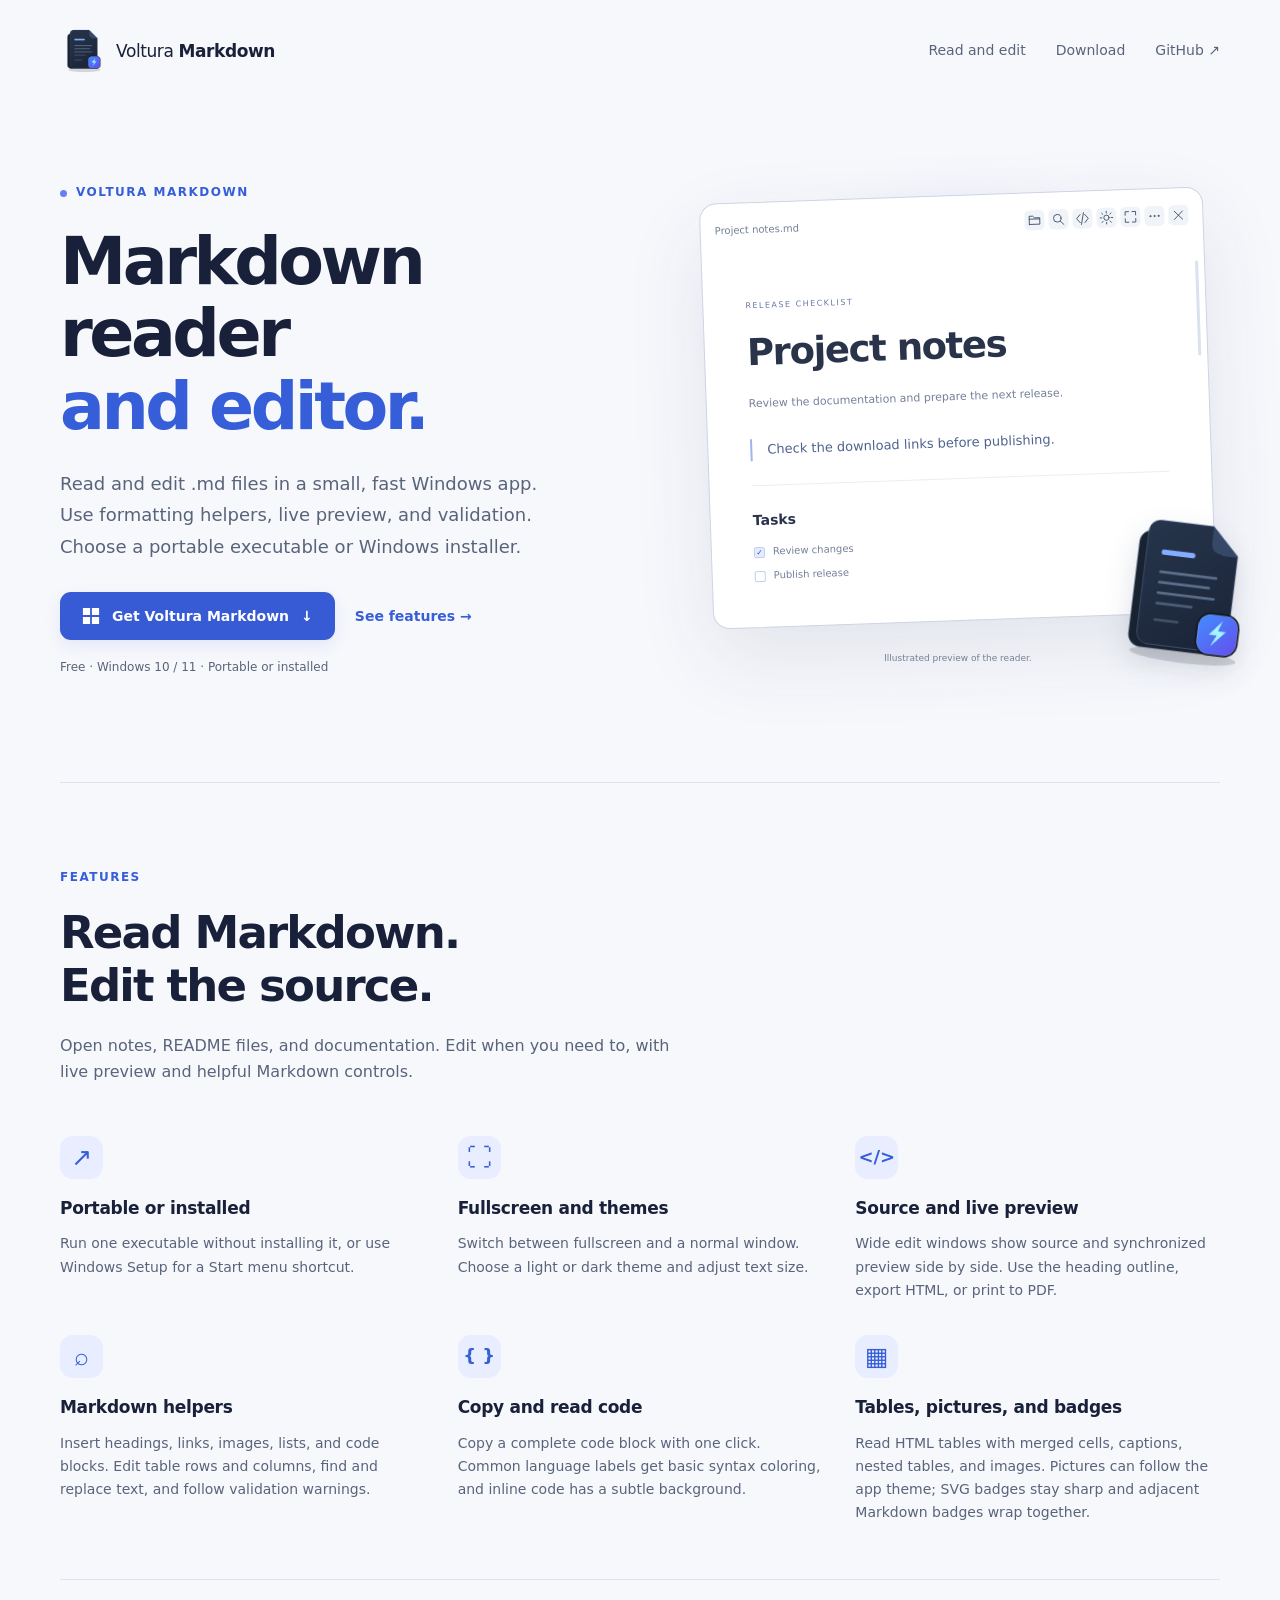
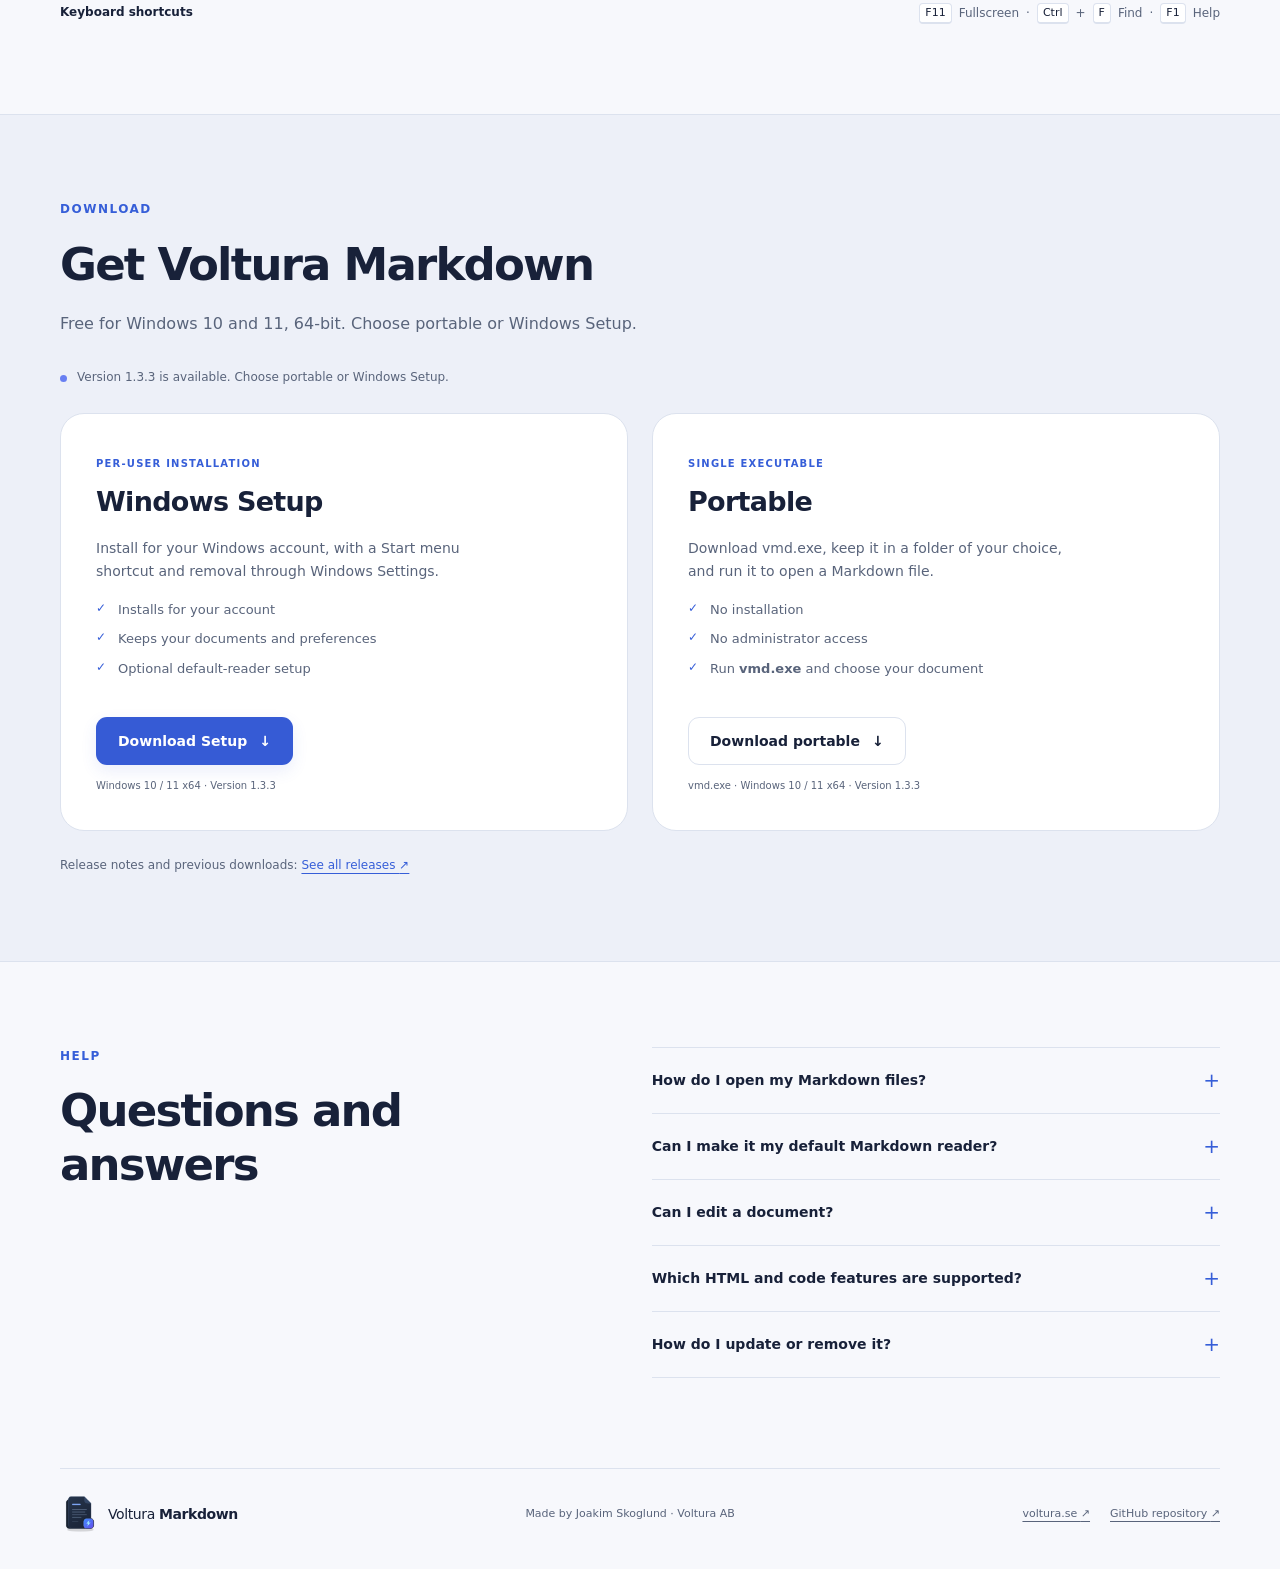
==== index.html @ 408804fb "Publish Voltura Markdown product site" ====
<!doctype html>
<html lang="en">
<head>
  <meta charset="utf-8">
  <meta name="viewport" content="width=device-width, initial-scale=1">
  <meta name="color-scheme" content="light dark">
  <meta name="theme-color" content="#10141c">
  <meta name="description" content="A fast Markdown reader for Windows 10 and 11 with optional source editing, insertion helpers, and validation. Portable executable or Windows installer.">
  <meta property="og:title" content="Voltura Markdown — Markdown reader and editor for Windows">
  <meta property="og:description" content="Read and edit Markdown on Windows with live preview, formatting helpers, validation, search, fullscreen, and light and dark themes.">
  <meta property="og:type" content="website">
  <meta property="og:site_name" content="Voltura Markdown">
  <meta property="og:url" content="https://markdown.voltura.se/">
  <meta property="og:image" content="https://markdown.voltura.se/assets/social-preview.png">
  <meta property="og:image:secure_url" content="https://markdown.voltura.se/assets/social-preview.png">
  <meta property="og:image:type" content="image/png">
  <meta property="og:image:width" content="1200">
  <meta property="og:image:height" content="630">
  <meta property="og:image:alt" content="Voltura Markdown — a fast Markdown reader and editor for Windows. Free, portable or installed.">
  <meta name="twitter:card" content="summary_large_image">
  <meta name="twitter:title" content="Voltura Markdown — Markdown reader and editor for Windows">
  <meta name="twitter:description" content="A fast Markdown reader and editor for Windows with live preview, formatting helpers, and validation. Portable or installed.">
  <meta name="twitter:image" content="https://markdown.voltura.se/assets/social-preview.png">
  <meta name="twitter:image:alt" content="Voltura Markdown — a fast Markdown reader and editor for Windows. Free, portable or installed.">
  <link rel="canonical" href="https://markdown.voltura.se/">
  <link rel="icon" href="assets/icon.png" type="image/png">
  <link rel="stylesheet" href="styles.css">
  <title>Voltura Markdown — Markdown reader and editor for Windows</title>
</head>
<body>
  <a class="skip" href="#main">Skip to content</a>
  <header class="wrap navigation">
    <a class="brand" href="./" aria-label="Voltura Markdown home"><img src="assets/icon.png" width="48" height="48" alt=""><span>Voltura <strong>Markdown</strong></span></a>
    <nav aria-label="Main navigation"><a href="#reading">Read and edit</a><a href="#download">Download</a><a href="https://github.com/voltura/voltura-markdown">GitHub <span aria-hidden="true">↗</span></a></nav>
  </header>
  <main id="main">
    <section class="wrap hero" aria-labelledby="hero-title">
      <div class="intro">
        <p class="eyebrow"><span class="status-dot" aria-hidden="true"></span> Voltura Markdown</p>
        <h1 id="hero-title">Markdown reader<br><span>and editor.</span></h1>
        <p class="lead">Read and edit .md files in a small, fast Windows app. Use formatting helpers, live preview, and validation. Choose a portable executable or Windows installer.</p>
        <div class="actions"><a class="button primary" href="#download"><svg width="18" height="18" viewBox="0 0 20 20" fill="currentColor" aria-hidden="true"><path d="M1 1h8v8H1zm10 0h8v8h-8zM1 11h8v8H1zm10 0h8v8h-8z"/></svg>Get Voltura Markdown <span aria-hidden="true">↓</span></a><a class="text-link" href="#reading">See features <span aria-hidden="true">→</span></a></div>
        <p class="fine">Free · Windows 10 / 11 · Portable or installed</p>
      </div>
      <figure class="hero-art">
        <div class="art-orbit" aria-hidden="true"></div>
        <div class="reading-window" aria-hidden="true">
          <div class="window-top">
            <span class="window-filename">Project notes.md</span>
            <span class="window-actions">
              <span><svg viewBox="0 0 24 24"><path d="M3 19V5h6l3 3h9v11H3Z M3 10h18"/></svg></span>
              <span><svg viewBox="0 0 24 24"><circle cx="10" cy="10" r="6.5"/><path d="m15 15 6 6"/></svg></span>
              <span><svg viewBox="0 0 24 24"><path d="m8 5-6 7 6 7m8-14 6 7-6 7M14 2l-4 20"/></svg></span>
              <span><svg viewBox="0 0 24 24"><circle cx="12" cy="12" r="4.5"/><path d="M12 1v3m0 16v3M1 12h3m16 0h3M4 4l2 2m12 12 2 2M4 20l2-2M18 6l2-2"/></svg></span>
              <span><svg viewBox="0 0 24 24"><path d="M9 3H3v6m12-6h6v6M3 15v6h6m6 0h6v-6"/></svg></span>
              <span><svg viewBox="0 0 24 24"><circle cx="5" cy="12" r="1"/><circle cx="12" cy="12" r="1"/><circle cx="19" cy="12" r="1"/></svg></span>
              <span><svg viewBox="0 0 24 24"><path d="m5 5 14 14M19 5 5 19"/></svg></span>
            </span>
          </div>
          <div class="paper">
            <span class="paper-eyebrow">Release checklist</span>
            <div class="sample-title">Project notes</div>
            <p>Review the documentation and prepare the next release.</p>
            <div class="sample-quote">Check the download links before publishing.</div>
            <div class="sample-rule"></div>
            <div class="sample-heading">Tasks</div>
            <div class="sample-task"><span class="tick">✓</span> Review changes</div>
            <div class="sample-task"><span class="tick empty"></span> Publish release</div>
          </div>
          <div class="sample-scrollbar"></div>
        </div>
        <img class="floating-icon" src="assets/icon.png" width="1024" height="1024" alt="Layered document with a cyan lightning bolt, the Voltura Markdown app icon" fetchpriority="high">
        <figcaption><span>Illustrated preview of the reader.</span></figcaption>
      </figure>
    </section>
    <section class="wrap reading-section" id="reading" aria-labelledby="reading-title">
      <div class="section-intro"><p class="eyebrow">Features</p><h2 id="reading-title">Read Markdown.<br>Edit the source.</h2><p>Open notes, README files, and documentation. Edit when you need to, with live preview and helpful Markdown controls.</p></div>
      <div class="features">
        <article><span class="feature-icon" aria-hidden="true">↗</span><h3>Portable or installed</h3><p>Run one executable without installing it, or use Windows Setup for a Start menu shortcut.</p></article>
        <article><span class="feature-icon" aria-hidden="true">⛶</span><h3>Fullscreen and themes</h3><p>Switch between fullscreen and a normal window. Choose a light or dark theme and adjust text size.</p></article>
        <article><span class="feature-icon code-icon" aria-hidden="true">&lt;/&gt;</span><h3>Source and live preview</h3><p>Wide edit windows show source and synchronized preview side by side. Use the heading outline, export HTML, or print to PDF.</p></article>
        <article><span class="feature-icon" aria-hidden="true">⌕</span><h3>Markdown helpers</h3><p>Insert headings, links, images, lists, and code blocks. Edit table rows and columns, find and replace text, and follow validation warnings.</p></article>
        <article><span class="feature-icon code-icon" aria-hidden="true">{ }</span><h3>Copy and read code</h3><p>Copy a complete code block with one click. Common language labels get basic syntax coloring, and inline code has a subtle background.</p></article>
        <article><span class="feature-icon" aria-hidden="true">▦</span><h3>Tables, pictures, and badges</h3><p>Read HTML tables with merged cells, captions, nested tables, and images. Pictures can follow the app theme; SVG badges stay sharp and adjacent Markdown badges wrap together.</p></article>
      </div>
      <div class="keyboard-note"><span>Keyboard shortcuts</span><p><kbd>F11</kbd> Fullscreen <span aria-hidden="true">·</span> <kbd>Ctrl</kbd> + <kbd>F</kbd> Find <span aria-hidden="true">·</span> <kbd>F1</kbd> Help</p></div>
    </section>
    <section class="download-section" id="download" aria-labelledby="download-title">
      <div class="wrap">
        <div class="section-intro"><p class="eyebrow">Download</p><h2 id="download-title">Get Voltura Markdown</h2><p>Free for Windows 10 and 11, 64-bit. Choose portable or Windows Setup.</p></div>
        <p class="release-note"><span class="status-dot" aria-hidden="true"></span> Version 1.3.3 is available. Choose portable or Windows Setup.</p>
        <div class="downloads">
          <article class="download-card"><div class="card-heading"><span class="card-tag">Per-user installation</span><h3>Windows Setup</h3></div><p>Install for your Windows account, with a Start menu shortcut and removal through Windows Settings.</p><ul><li>Installs for your account</li><li>Keeps your documents and preferences</li><li>Optional default-reader setup</li></ul><a class="button primary" href="https://github.com/voltura/voltura-markdown/releases/download/v1.3.3/VolturaMarkdown-Setup-1.3.3-win-x64.exe" aria-describedby="setup-availability">Download Setup <span aria-hidden="true">↓</span></a><p class="download-detail" id="setup-availability">Windows 10 / 11 x64 · Version 1.3.3</p></article>
          <article class="download-card"><div class="card-heading"><span class="card-tag">Single executable</span><h3>Portable</h3></div><p>Download vmd.exe, keep it in a folder of your choice, and run it to open a Markdown file.</p><ul><li>No installation</li><li>No administrator access</li><li>Run <strong>vmd.exe</strong> and choose your document</li></ul><a class="button secondary" href="https://github.com/voltura/voltura-markdown/releases/download/v1.3.3/vmd.exe" aria-describedby="portable-availability">Download portable <span aria-hidden="true">↓</span></a><p class="download-detail" id="portable-availability">vmd.exe · Windows 10 / 11 x64 · Version 1.3.3</p></article>
        </div>
        <p class="release-link">Release notes and previous downloads: <a href="https://github.com/voltura/voltura-markdown/releases">See all releases <span aria-hidden="true">↗</span></a></p>
      </div>
    </section>
    <section class="wrap questions" aria-labelledby="questions-title">
      <div class="section-intro"><p class="eyebrow">Help</p><h2 id="questions-title">Questions and answers</h2></div>
      <div class="question-list">
        <details>
          <summary>How do I open my Markdown files?</summary>
          <div class="faq-answer">
            <p>Choose whichever is easiest:</p>
            <ul>
              <li><strong>Open the app</strong> and choose a file.</li>
              <li><strong>Drag a .md file</strong> onto the reader window.</li>
              <li><strong>Using the portable copy?</strong> Drag a document onto <strong>vmd.exe</strong>.</li>
            </ul>
            <p>Opening the app without a document starts in a window. Opening a document starts fullscreen unless Start fullscreen is disabled. Press <kbd>F11</kbd> to switch modes.</p>
          </div>
        </details>
        <details>
          <summary>Can I make it my default Markdown reader?</summary>
          <div class="faq-answer">
            <p><strong>Yes. With Setup:</strong> select <strong>Choose as default Markdown reader</strong> on the final screen. The option starts unchecked.</p>
            <p><strong>From the reader:</strong></p>
            <ol>
              <li>Keep the app in its permanent location.</li>
              <li>Open the three-dot menu and choose <strong>Register for .md files</strong>.</li>
              <li>In Windows Default apps, choose <strong>Voltura Markdown</strong> for <strong>.md</strong>.</li>
            </ol>
            <p>Both options open Windows Default apps. You confirm the final choice there.</p>
          </div>
        </details>
        <details>
          <summary>Can I edit a document?</summary>
          <div class="faq-answer">
            <p>Choose <strong>Edit Markdown</strong> from the three-dot menu or press <kbd>Ctrl</kbd> + <kbd>E</kbd>. Insert headings, tables, links, images or placeholders, lists, and code blocks. Wide windows start with <strong>Live</strong> source and preview side by side. Smaller windows start with the source/preview toggle; enabling Live stacks the panes. Save with <kbd>Ctrl</kbd> + <kbd>S</kbd> and choose <strong>View mode</strong> to return to reading.</p>
            <p><kbd>Ctrl</kbd> + <kbd>N</kbd> creates a new draft. Find/Replace, table editing, clipboard images, and local crash-recovery snapshots help with longer edits. Files save only when you choose Save. <strong>Edit file with…</strong> still opens another app.</p>
          </div>
        </details>
        <details>
          <summary>Which HTML and code features are supported?</summary>
          <div class="faq-answer">
            <p>HTML tables support merged cells, captions, nested tables, images, and alignment hints. Images respect width and height; pictures can use light/dark sources. Small text, subscripts, superscripts, and keyboard keys retain their formatting. Colored links show their destination on hover.</p>
            <p>Code blocks have a copy icon and basic syntax coloring for PowerShell, JavaScript/TypeScript, C#, C/C++, Python, JSON/JSONC, SQL, and shell/Bash. Menus, dialogs, file/print pickers, and editor scrollbars follow the app theme.</p>
            <p>This is a native presentation subset: CSS and scripts are not executed. Exceptionally large rich table bands show readable child blocks instead of table geometry. See the <a href="https://github.com/voltura/voltura-markdown/blob/main/docs/COMPATIBILITY.md">supported formats and limits</a> for details.</p>
          </div>
        </details>
        <details>
          <summary>How do I update or remove it?</summary>
          <div class="faq-answer">
            <p><strong>Close the reader first.</strong></p>
            <ul>
              <li><strong>Update a portable copy:</strong> replace it with the new <strong>vmd.exe</strong>.</li>
              <li><strong>Update an installed copy:</strong> run the newer Setup.</li>
              <li><strong>Uninstall:</strong> remove Voltura Markdown through Windows Installed apps.</li>
            </ul>
            <p>Your documents and saved preferences are preserved.</p>
            <p>Optional <strong>Automatic updates</strong> in the three-dot menu downloads newer stable releases after signature and checksum verification and installs on close. It is off by default. Manual updates restore unchanged open documents and reading positions; modified drafts defer update restarts.</p>
          </div>
        </details>
      </div>
    </section>
  </main>
  <footer class="wrap footer"><a class="brand" href="./"><img src="assets/icon.png" width="40" height="40" alt=""><span>Voltura <strong>Markdown</strong></span></a><p>Made by Joakim Skoglund · Voltura AB</p><nav aria-label="Footer links"><a href="https://voltura.se/">voltura.se <span aria-hidden="true">↗</span></a><a href="https://github.com/voltura/voltura-markdown">GitHub repository <span aria-hidden="true">↗</span></a></nav></footer>
</body>
</html>
---- styles.css ----
:root {
  color-scheme: light dark;
  --background: #f7f8fc;
  --surface: #fff;
  --surface-soft: #edf0f8;
  --text: #182139;
  --muted: #59647b;
  --border: #dce2ee;
  --accent: #365ed8;
  --accent-soft: #e8edff;
  --shadow: 0 30px 80px #26375c1a;
  --radius: 24px;
  font-family: "Segoe UI Variable", "Segoe UI", system-ui, sans-serif;
  font-synthesis: none;
  scroll-behavior: smooth;
}
* { box-sizing: border-box; }
body { margin: 0; background: var(--background); color: var(--text); line-height: 1.65; }
a { color: var(--accent); text-decoration-thickness: 1px; text-underline-offset: 4px; }
a:hover { text-decoration-thickness: 2px; }
img { display: block; max-width: 100%; height: auto; }
button, a, summary { -webkit-tap-highlight-color: transparent; }
a:focus-visible, summary:focus-visible { outline: 3px solid var(--accent); outline-offset: 5px; border-radius: 5px; }
.wrap { width: min(1160px, calc(100% - 80px)); margin-inline: auto; }
.skip { position: absolute; left: 20px; top: -80px; z-index: 10; padding: 10px 18px; background: var(--surface); }
.skip:focus { top: 16px; }
.navigation { display: flex; justify-content: space-between; align-items: center; padding-block: 27px; gap: 28px; }
.brand { display: inline-flex; align-items: center; gap: 8px; color: var(--text); text-decoration: none; font-size: 17px; letter-spacing: -.4px; white-space: nowrap; }
.brand strong { font-weight: 650; }
.navigation nav { display: flex; align-items: center; gap: 30px; font-size: 14px; }
.navigation nav a { color: var(--muted); text-decoration: none; white-space: nowrap; }
.navigation nav a:hover, .footer a:hover { color: var(--accent); }
.hero { display: grid; grid-template-columns: 1.12fr 1fr; align-items: center; gap: 70px; min-height: 680px; padding-block: 65px 88px; }
.eyebrow { display: flex; align-items: center; gap: 9px; margin: 0 0 22px; color: var(--accent); font-size: 12px; font-weight: 700; letter-spacing: 1.5px; text-transform: uppercase; }
.status-dot { flex: 0 0 auto; display: inline-block; width: 7px; height: 7px; border-radius: 50%; background: #687ff2; }
h1, h2, h3, p { margin-top: 0; }
h1 { margin-bottom: 25px; font-size: clamp(48px, 5.2vw, 70px); font-weight: 650; letter-spacing: -3.5px; line-height: 1.09; }
h1 span { color: var(--accent); }
.lead { max-width: 490px; color: var(--muted); font-size: 18px; line-height: 1.75; margin-bottom: 30px; }
.actions { display: flex; align-items: center; flex-wrap: wrap; gap: 20px; }
.button { display: inline-flex; align-items: center; justify-content: center; gap: 12px; min-height: 48px; padding: 12px 21px; border: 1px solid transparent; border-radius: 11px; text-decoration: none; font-size: 14px; font-weight: 650; line-height: 1.45; transition: background-color .15s ease, border-color .15s ease; }
.button.primary { color: #fff; background: #365bd5; box-shadow: 0 6px 16px #365bd51a; }
.button.primary:hover { background: #284bc4; text-decoration: none; }
.button.secondary { color: var(--text); border-color: var(--border); background: var(--surface); }
.button.secondary:hover { border-color: var(--accent); background: var(--accent-soft); text-decoration: none; }
.text-link { font-size: 14px; font-weight: 600; text-decoration: none; white-space: nowrap; }
.fine { margin: 18px 0 0; color: var(--muted); font-size: 12px; }
.hero-art { position: relative; margin: 0; padding: 0 10px 0 0; }
.art-orbit { position: absolute; z-index: -1; width: 100%; height: 100%; left: 0; top: -9%; background: radial-gradient(ellipse at center, #90aaff24, #ba9df015 45%, transparent 70%); }
.reading-window { position: relative; overflow: hidden; border: 1px solid #ccd4e6; background: #fff; border-radius: 17px; box-shadow: var(--shadow); transform: rotate(-2deg); color: #29344b; }
.window-top { display: flex; gap: 12px; align-items: center; height: 54px; padding-inline: 14px; color: #727f96; font-size: 10px; }
.window-filename { flex: 1; min-width: 0; overflow: hidden; text-overflow: ellipsis; white-space: nowrap; text-align: left; }
.window-actions { display: flex; flex: none; gap: 4px; }
.window-actions > span { display: grid; place-items: center; width: 20px; height: 20px; border-radius: 5px; background: #f0f3f8; color: #394b62; }
.window-actions svg { width: 14px; height: 14px; fill: none; stroke: currentColor; stroke-width: 1.5; stroke-linecap: round; stroke-linejoin: round; }

.paper { padding: 33px 42px 42px; }
.paper-eyebrow { color: #6979a4; font-size: 8px; letter-spacing: 1.5px; text-transform: uppercase; }
.sample-title { font-size: clamp(26px, 3.1vw, 37px); line-height: 1.2; letter-spacing: -1.4px; font-weight: 650; margin: 15px 0 18px; }
.paper p { color: #748099; font-size: 11px; line-height: 1.9; }
.sample-quote { margin: 24px 0; padding-left: 15px; border-left: 2px solid #a0b4ef; color: #50638f; font-size: 13px; line-height: 1.7; }
.sample-rule { height: 1px; background: #e9edf5; margin-bottom: 23px; }
.sample-heading { font-size: 14px; font-weight: 650; margin-bottom: 12px; }
.sample-task { display: flex; align-items: center; gap: 8px; font-size: 10px; margin-top: 8px; color: #748099; }
.tick { display: inline-flex; align-items: center; justify-content: center; width: 11px; height: 11px; background: #e4edff; color: #365bd5; border: 1px solid #bfcfee; border-radius: 2px; font-size: 8px; }
.tick.empty { background: transparent; }
.sample-scrollbar { position: absolute; right: 6px; top: 73px; width: 3px; height: 95px; background: #dbe1ee; border-radius: 3px; }
.floating-icon { position: absolute; bottom: -7px; right: -48px; width: 159px; height: 159px; transform: rotate(7deg); filter: drop-shadow(0 12px 14px #11234c24); }
.hero-art figcaption { color: var(--muted); font-size: 10px; margin-top: 30px; text-align: center; }
.hero-art figcaption span { display: block; opacity: .8; font-size: 9px; }
.reading-section { padding-block: 85px 90px; border-top: 1px solid var(--border); }
.section-intro { max-width: 620px; }
h2 { font-size: clamp(32px, 3.7vw, 45px); line-height: 1.19; letter-spacing: -1.8px; font-weight: 650; margin-bottom: 20px; }
.section-intro .eyebrow { margin-bottom: 18px; }
.section-intro > p:last-child { color: var(--muted); font-size: 16px; margin-bottom: 0; }
.features { display: grid; grid-template-columns: repeat(3, 1fr); gap: 33px; margin-top: 50px; }
.feature-icon { display: inline-flex; width: 43px; height: 43px; align-items: center; justify-content: center; background: var(--accent-soft); color: var(--accent); font-size: 25px; border-radius: 13px; margin-bottom: 18px; }
.code-icon { font-size: 18px; font-weight: 600; }
h3 { font-size: 17px; line-height: 1.4; font-weight: 650; letter-spacing: -.3px; margin-bottom: 12px; }
.features p { margin-bottom: 0; color: var(--muted); font-size: 14px; }
.keyboard-note { display: flex; gap: 20px; flex-wrap: wrap; justify-content: space-between; margin-top: 55px; padding-top: 23px; border-top: 1px solid var(--border); font-size: 12px; color: var(--muted); }
.keyboard-note > span { color: var(--text); font-weight: 600; }
.keyboard-note p { margin: 0; display: flex; flex-wrap: wrap; align-items: center; gap: 7px; }
kbd { font-family: inherit; font-size: 11px; border: 1px solid var(--border); border-bottom-width: 2px; border-radius: 4px; padding: 0 5px; background: var(--surface); color: var(--text); }
.download-section { padding-block: 85px; background: var(--surface-soft); border-block: 1px solid var(--border); }
.release-note { display: flex; align-items: flex-start; gap: 10px; color: var(--muted); font-size: 12px; margin: 30px 0 25px; }
.release-note .status-dot { margin-top: 7px; }
.downloads { display: grid; grid-template-columns: 1fr 1fr; gap: 24px; }
.download-card { display: flex; align-items: flex-start; flex-direction: column; padding: 35px; border: 1px solid var(--border); background: var(--surface); border-radius: var(--radius); }
.card-tag { font-size: 10px; color: var(--accent); font-weight: 700; letter-spacing: 1.2px; text-transform: uppercase; }
.card-heading h3 { font-size: 27px; margin: 8px 0 16px; letter-spacing: -.7px; }
.download-card > p { font-size: 14px; color: var(--muted); margin-bottom: 16px; max-width: 390px; }
.download-card ul { list-style: none; padding: 0; margin: 0 0 30px; font-size: 13px; color: var(--muted); }
.download-card li { margin-bottom: 8px; padding-left: 22px; position: relative; }
.download-card li::before { content: "✓"; position: absolute; left: 0; color: var(--accent); font-size: 12px; }
.download-card .button { margin-top: auto; }
.download-card .download-detail { font-size: 10px; margin: 13px 0 0; }
.release-link { font-size: 12px; color: var(--muted); margin: 25px 0 0; }
.questions { padding-block: 85px 90px; display: grid; grid-template-columns: 1fr 1.1fr; gap: 75px; }
.question-list details { border-bottom: 1px solid var(--border); }
.question-list details:first-child { border-top: 1px solid var(--border); }
.question-list summary { cursor: pointer; font-size: 14px; font-weight: 600; padding: 21px 24px 21px 0; position: relative; list-style: none; }
.question-list summary::-webkit-details-marker { display: none; }
.question-list summary::after { content: "+"; position: absolute; right: 0; color: var(--accent); font-size: 20px; top: 16px; font-weight: 400; }
.question-list details[open] summary::after { content: "−"; }
.faq-answer {
  color: var(--muted);
  font-size: 13px;
  line-height: 1.75;
  max-width: 65ch;
  padding: 0 10px 24px 0;
}
.faq-answer p { margin: 0 0 14px; }
.faq-answer ul, .faq-answer ol { margin: 0 0 18px; padding-left: 24px; }
.faq-answer li { padding-left: 4px; }
.faq-answer li + li { margin-top: 10px; }
.faq-answer strong { color: var(--text); font-weight: 600; }
.faq-answer > :last-child { margin-bottom: 0; }
.footer { display: flex; align-items: center; flex-wrap: wrap; justify-content: space-between; gap: 20px; padding-block: 25px 35px; border-top: 1px solid var(--border); }
.footer nav { display: flex; gap: 20px; }
.footer .brand { font-size: 14px; }
.footer p, .footer nav a { color: var(--muted); font-size: 11px; margin: 0; }
@media (prefers-color-scheme: dark) {
  :root { --background: #10141c; --surface: #181e2a; --surface-soft: #131925; --text: #edf1fb; --muted: #a2aec4; --border: #2a3446; --accent: #9db4ff; --accent-soft: #242f49; --shadow: 0 30px 80px #0005; }
  .reading-window { background: #101319; border-color: #323e55; color: #eef2fb; }
  .window-top { border-color: #283247; color: #96a6c3; }
  .window-actions > span { background: #1c222d; color: #d2ddee; }
  .paper-eyebrow { color: #92a8db; }
  .paper p, .sample-task { color: #a2b0ca; }
  .sample-quote { color: #b1c4ef; border-color: #607fc4; }
  .sample-rule { background: #2d3850; }
  .tick { background: #2a3c61; color: #a8c4ff; border-color: #526e9b; }
  .sample-scrollbar { background: #45536d; }
}
@media (max-width: 1000px) {
  .wrap { width: calc(100% - 56px); }
  .hero { gap: 40px; min-height: 610px; padding-block: 50px 75px; }
  h1 { letter-spacing: -2.6px; }
  .lead { font-size: 16px; }
  .paper { padding: 28px; }
  .floating-icon { right: -20px; width: 125px; height: 125px; }
  .features { grid-template-columns: 1fr 1fr; gap: 30px 45px; }
  .questions { gap: 40px; }
}
@media (max-width: 720px) {
  .wrap { width: calc(100% - 40px); }
  .navigation { align-items: flex-start; gap: 15px; padding-block: 17px; }
  .brand { font-size: 14px; gap: 3px; }
  .navigation .brand img { width: 36px; }
  .navigation nav { font-size: 12px; gap: 15px; padding-top: 7px; }
  .navigation nav a:first-child { display: none; }
  .hero { grid-template-columns: 1fr; padding-block: 45px 60px; gap: 55px; }
  .intro { max-width: 530px; }
  h1 { font-size: clamp(44px, 9.5vw, 66px); }
  .hero-art { max-width: 420px; width: calc(100% - 30px); margin: 0 auto; }
  .paper { padding: 30px 38px; }
  .sample-title { font-size: 35px; }
  .floating-icon { right: -30px; width: 135px; height: 135px; }
  .reading-section, .questions { padding-block: 60px; }
  .download-section { padding-block: 60px; }
  h2 { font-size: 35px; }
  .downloads, .questions { grid-template-columns: 1fr; }
  .questions { gap: 30px; }
  .downloads { gap: 18px; }
  .download-card { padding: 28px; }
  .features { gap: 30px 23px; }
  .keyboard-note { gap: 12px; margin-top: 35px; }
  .footer { gap: 15px; }
  .footer p { order: 3; flex-basis: 100%; }
}
@media (max-width: 380px) {
  .window-actions > span { width: 16px; height: 18px; }
  .window-actions svg { width: 11px; height: 11px; }
  .window-actions { gap: 3px; }
  .navigation nav { gap: 12px; }
  .brand { font-size: 12px; }
  h1 { font-size: 42px; }
  .features { grid-template-columns: 1fr; }
  .actions { gap: 17px; }
  .paper { padding-inline: 26px; }
  .sample-title { font-size: 29px; }
}
@media (prefers-reduced-motion: reduce) {
  :root { scroll-behavior: auto; }
  *, *::before, *::after { transition: none !important; }
}
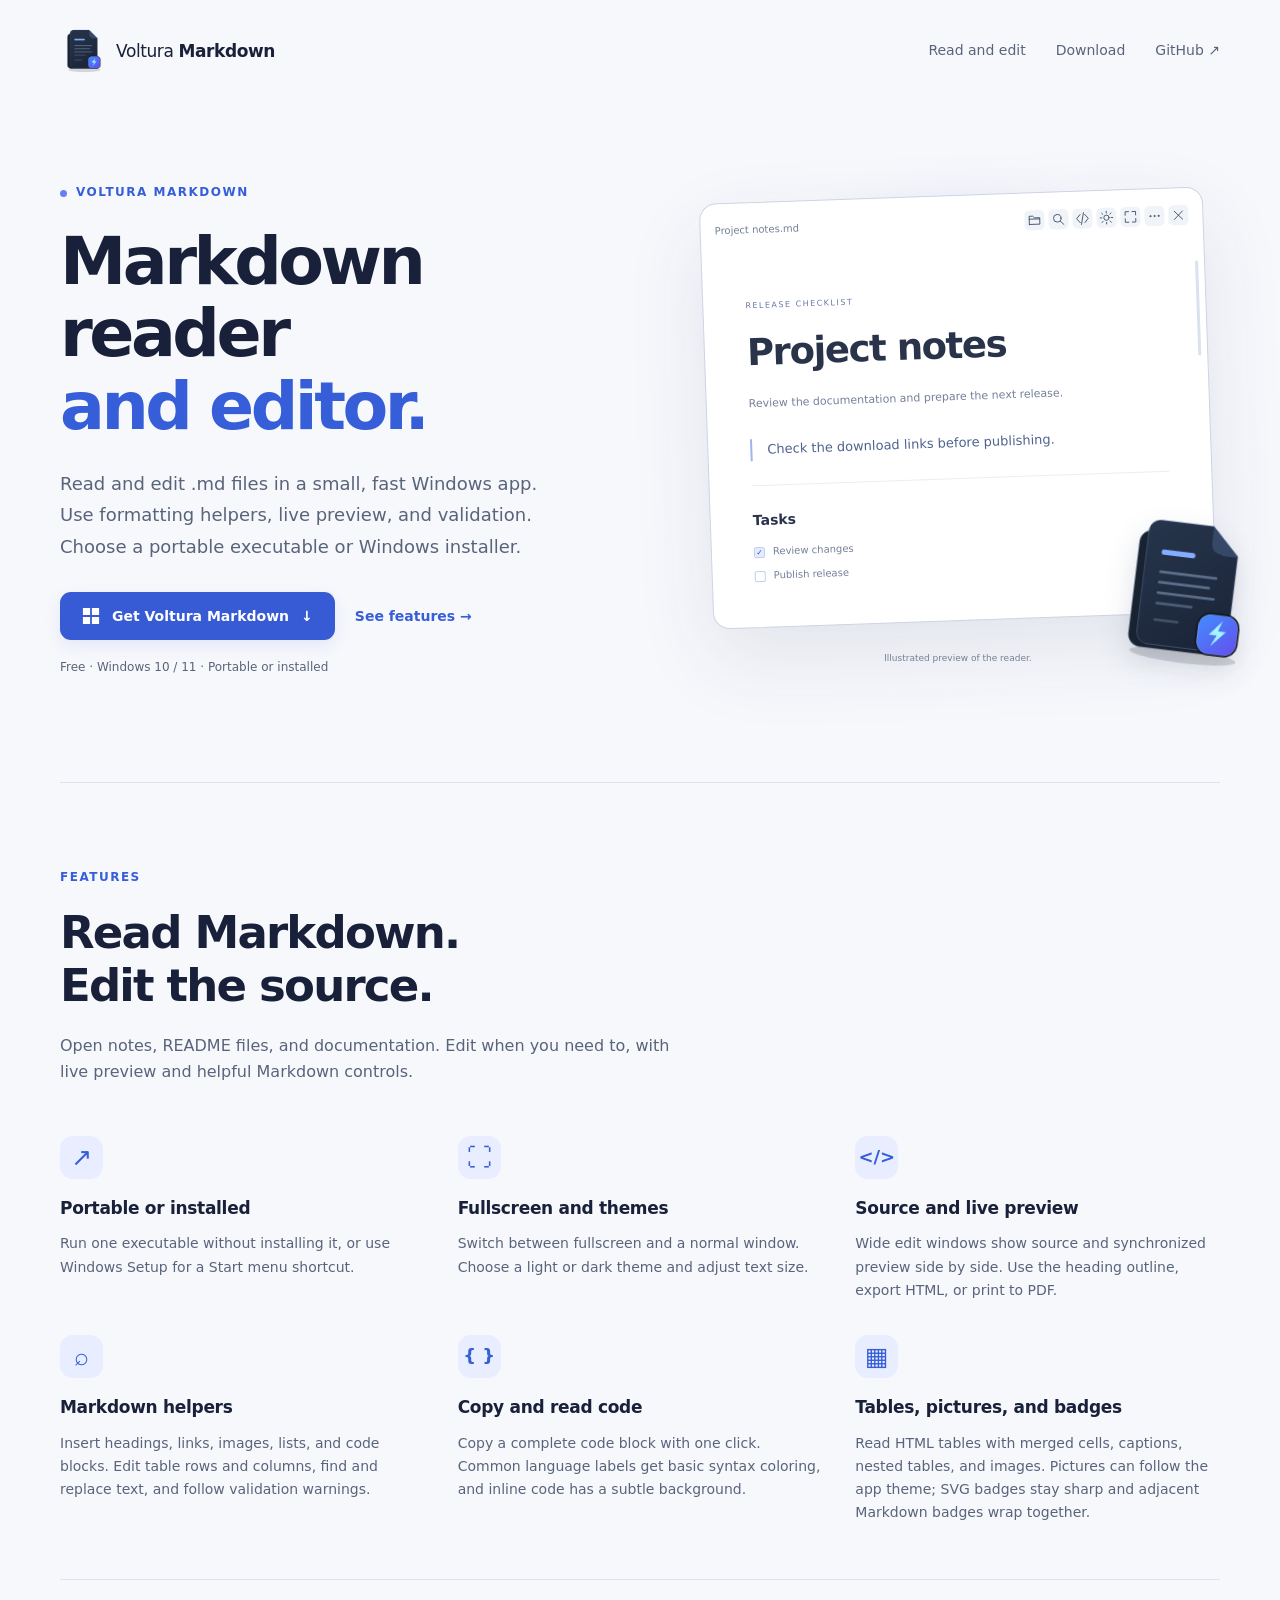
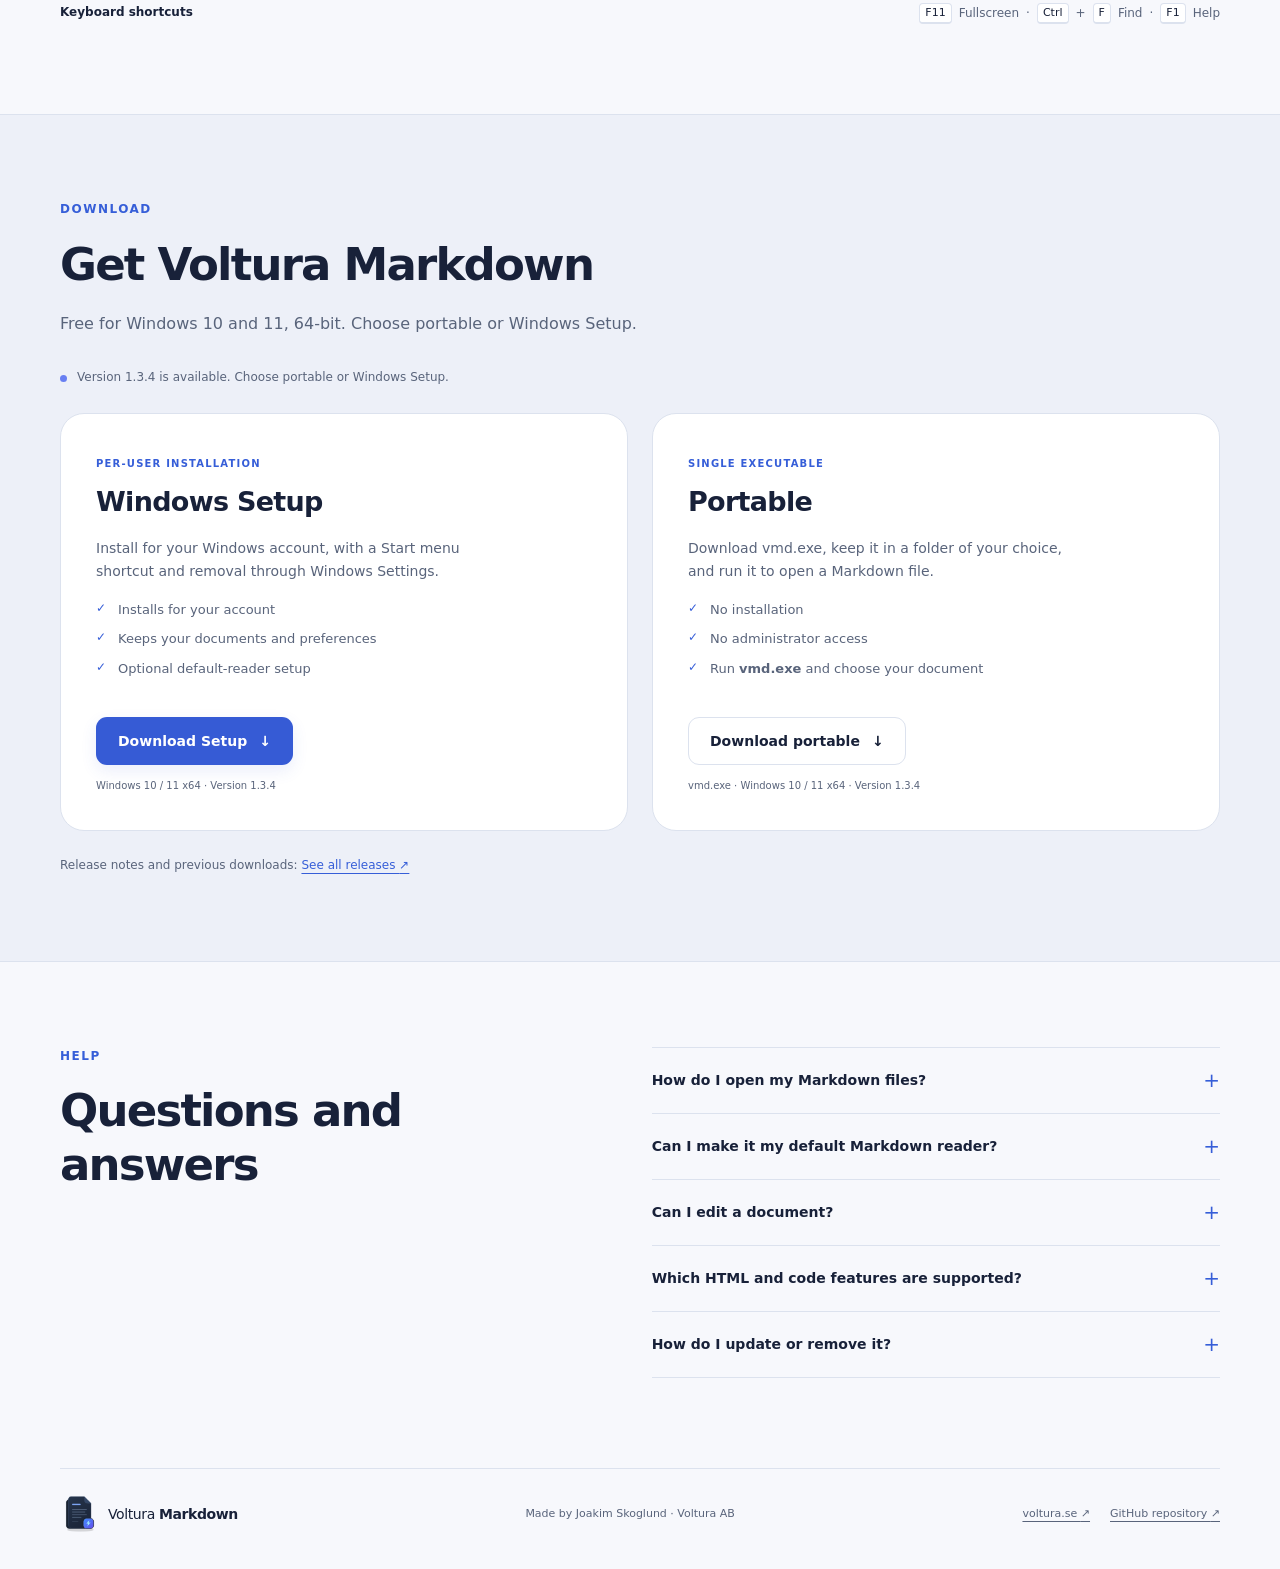
==== commit 3ef53199: "Publish Voltura Markdown product site" ====
--- a/index.html
+++ b/index.html
@@ -88,10 +88,10 @@
     <section class="download-section" id="download" aria-labelledby="download-title">
       <div class="wrap">
         <div class="section-intro"><p class="eyebrow">Download</p><h2 id="download-title">Get Voltura Markdown</h2><p>Free for Windows 10 and 11, 64-bit. Choose portable or Windows Setup.</p></div>
-        <p class="release-note"><span class="status-dot" aria-hidden="true"></span> Version 1.3.3 is available. Choose portable or Windows Setup.</p>
+        <p class="release-note"><span class="status-dot" aria-hidden="true"></span> Version 1.3.4 is available. Choose portable or Windows Setup.</p>
         <div class="downloads">
-          <article class="download-card"><div class="card-heading"><span class="card-tag">Per-user installation</span><h3>Windows Setup</h3></div><p>Install for your Windows account, with a Start menu shortcut and removal through Windows Settings.</p><ul><li>Installs for your account</li><li>Keeps your documents and preferences</li><li>Optional default-reader setup</li></ul><a class="button primary" href="https://github.com/voltura/voltura-markdown/releases/download/v1.3.3/VolturaMarkdown-Setup-1.3.3-win-x64.exe" aria-describedby="setup-availability">Download Setup <span aria-hidden="true">↓</span></a><p class="download-detail" id="setup-availability">Windows 10 / 11 x64 · Version 1.3.3</p></article>
-          <article class="download-card"><div class="card-heading"><span class="card-tag">Single executable</span><h3>Portable</h3></div><p>Download vmd.exe, keep it in a folder of your choice, and run it to open a Markdown file.</p><ul><li>No installation</li><li>No administrator access</li><li>Run <strong>vmd.exe</strong> and choose your document</li></ul><a class="button secondary" href="https://github.com/voltura/voltura-markdown/releases/download/v1.3.3/vmd.exe" aria-describedby="portable-availability">Download portable <span aria-hidden="true">↓</span></a><p class="download-detail" id="portable-availability">vmd.exe · Windows 10 / 11 x64 · Version 1.3.3</p></article>
+          <article class="download-card"><div class="card-heading"><span class="card-tag">Per-user installation</span><h3>Windows Setup</h3></div><p>Install for your Windows account, with a Start menu shortcut and removal through Windows Settings.</p><ul><li>Installs for your account</li><li>Keeps your documents and preferences</li><li>Optional default-reader setup</li></ul><a class="button primary" href="https://github.com/voltura/voltura-markdown/releases/download/v1.3.4/VolturaMarkdown-Setup-1.3.4-win-x64.exe" aria-describedby="setup-availability">Download Setup <span aria-hidden="true">↓</span></a><p class="download-detail" id="setup-availability">Windows 10 / 11 x64 · Version 1.3.4</p></article>
+          <article class="download-card"><div class="card-heading"><span class="card-tag">Single executable</span><h3>Portable</h3></div><p>Download vmd.exe, keep it in a folder of your choice, and run it to open a Markdown file.</p><ul><li>No installation</li><li>No administrator access</li><li>Run <strong>vmd.exe</strong> and choose your document</li></ul><a class="button secondary" href="https://github.com/voltura/voltura-markdown/releases/download/v1.3.4/vmd.exe" aria-describedby="portable-availability">Download portable <span aria-hidden="true">↓</span></a><p class="download-detail" id="portable-availability">vmd.exe · Windows 10 / 11 x64 · Version 1.3.4</p></article>
         </div>
         <p class="release-link">Release notes and previous downloads: <a href="https://github.com/voltura/voltura-markdown/releases">See all releases <span aria-hidden="true">↗</span></a></p>
       </div>
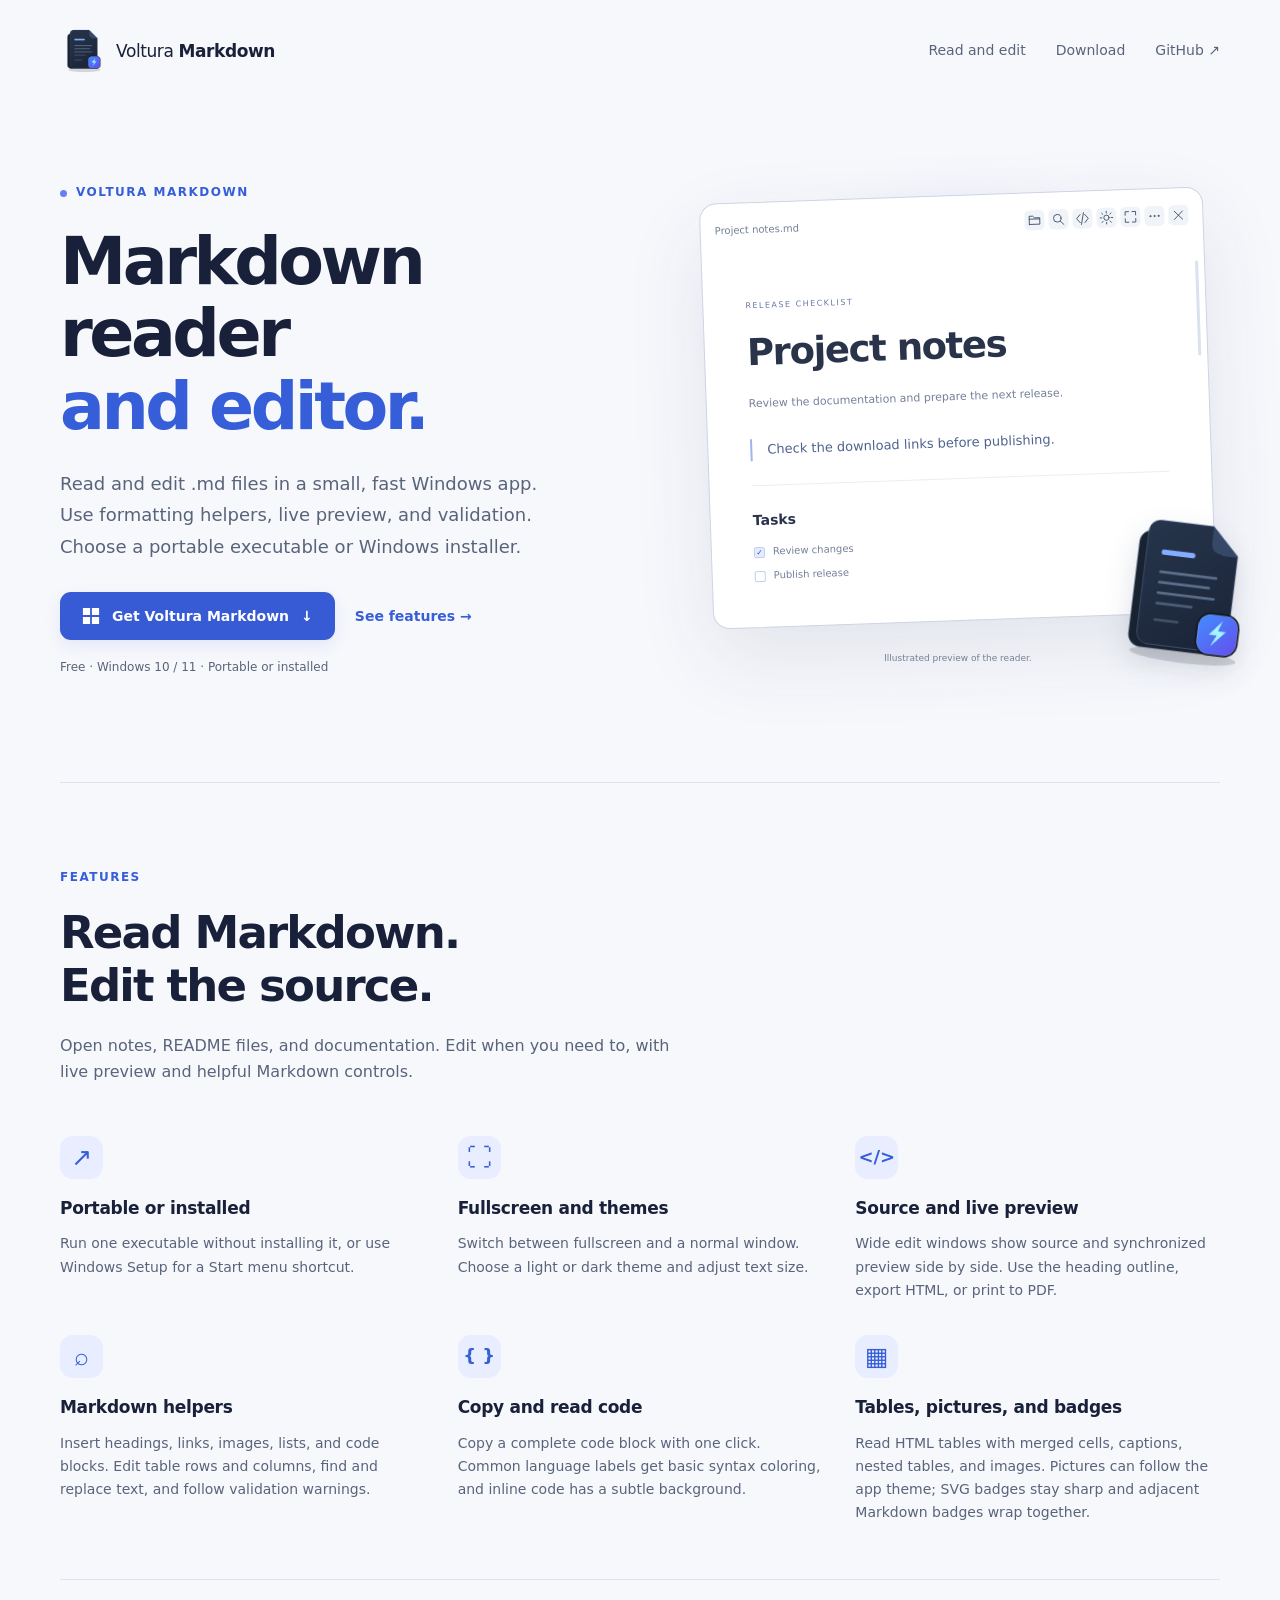
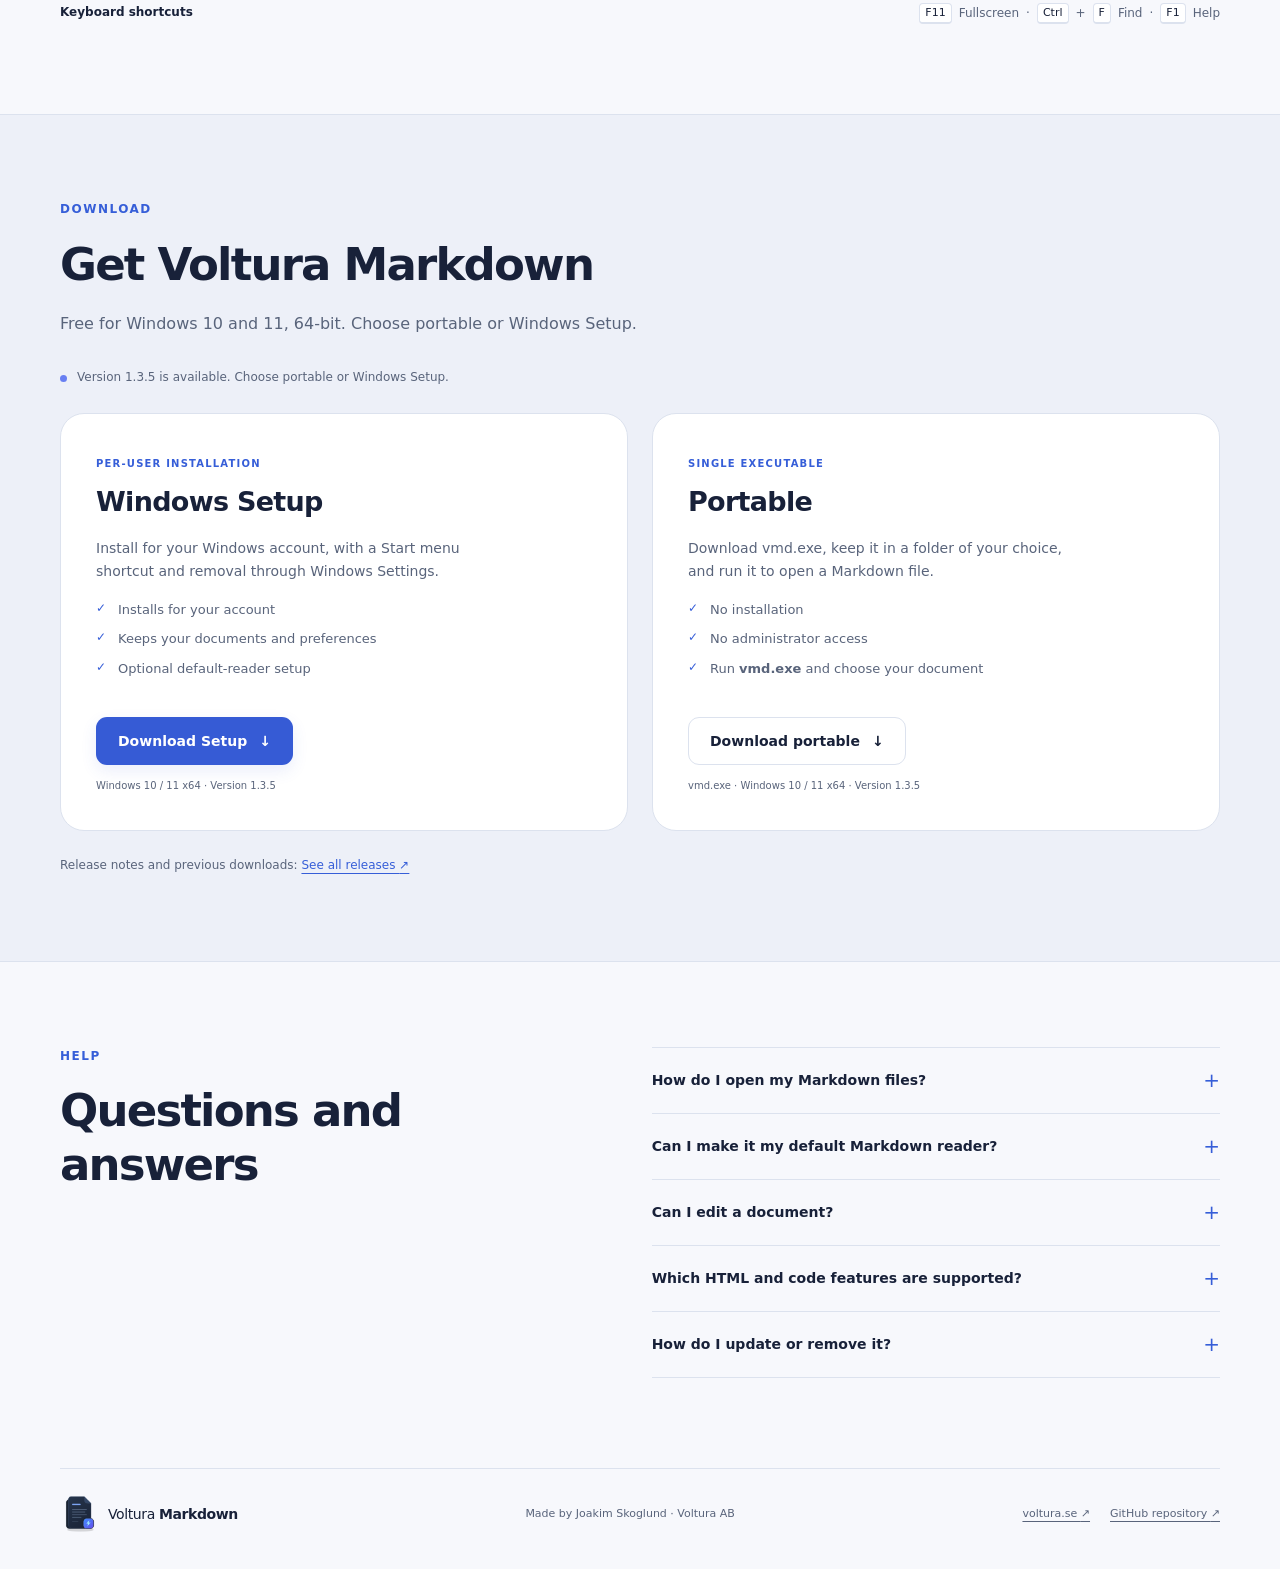
==== commit ea8bf77d: "Publish Voltura Markdown product site" ====
--- a/index.html
+++ b/index.html
@@ -88,10 +88,10 @@
     <section class="download-section" id="download" aria-labelledby="download-title">
       <div class="wrap">
         <div class="section-intro"><p class="eyebrow">Download</p><h2 id="download-title">Get Voltura Markdown</h2><p>Free for Windows 10 and 11, 64-bit. Choose portable or Windows Setup.</p></div>
-        <p class="release-note"><span class="status-dot" aria-hidden="true"></span> Version 1.3.4 is available. Choose portable or Windows Setup.</p>
+        <p class="release-note"><span class="status-dot" aria-hidden="true"></span> Version 1.3.5 is available. Choose portable or Windows Setup.</p>
         <div class="downloads">
-          <article class="download-card"><div class="card-heading"><span class="card-tag">Per-user installation</span><h3>Windows Setup</h3></div><p>Install for your Windows account, with a Start menu shortcut and removal through Windows Settings.</p><ul><li>Installs for your account</li><li>Keeps your documents and preferences</li><li>Optional default-reader setup</li></ul><a class="button primary" href="https://github.com/voltura/voltura-markdown/releases/download/v1.3.4/VolturaMarkdown-Setup-1.3.4-win-x64.exe" aria-describedby="setup-availability">Download Setup <span aria-hidden="true">↓</span></a><p class="download-detail" id="setup-availability">Windows 10 / 11 x64 · Version 1.3.4</p></article>
-          <article class="download-card"><div class="card-heading"><span class="card-tag">Single executable</span><h3>Portable</h3></div><p>Download vmd.exe, keep it in a folder of your choice, and run it to open a Markdown file.</p><ul><li>No installation</li><li>No administrator access</li><li>Run <strong>vmd.exe</strong> and choose your document</li></ul><a class="button secondary" href="https://github.com/voltura/voltura-markdown/releases/download/v1.3.4/vmd.exe" aria-describedby="portable-availability">Download portable <span aria-hidden="true">↓</span></a><p class="download-detail" id="portable-availability">vmd.exe · Windows 10 / 11 x64 · Version 1.3.4</p></article>
+          <article class="download-card"><div class="card-heading"><span class="card-tag">Per-user installation</span><h3>Windows Setup</h3></div><p>Install for your Windows account, with a Start menu shortcut and removal through Windows Settings.</p><ul><li>Installs for your account</li><li>Keeps your documents and preferences</li><li>Optional default-reader setup</li></ul><a class="button primary" href="https://github.com/voltura/voltura-markdown/releases/download/v1.3.5/VolturaMarkdown-Setup-1.3.5-win-x64.exe" aria-describedby="setup-availability">Download Setup <span aria-hidden="true">↓</span></a><p class="download-detail" id="setup-availability">Windows 10 / 11 x64 · Version 1.3.5</p></article>
+          <article class="download-card"><div class="card-heading"><span class="card-tag">Single executable</span><h3>Portable</h3></div><p>Download vmd.exe, keep it in a folder of your choice, and run it to open a Markdown file.</p><ul><li>No installation</li><li>No administrator access</li><li>Run <strong>vmd.exe</strong> and choose your document</li></ul><a class="button secondary" href="https://github.com/voltura/voltura-markdown/releases/download/v1.3.5/vmd.exe" aria-describedby="portable-availability">Download portable <span aria-hidden="true">↓</span></a><p class="download-detail" id="portable-availability">vmd.exe · Windows 10 / 11 x64 · Version 1.3.5</p></article>
         </div>
         <p class="release-link">Release notes and previous downloads: <a href="https://github.com/voltura/voltura-markdown/releases">See all releases <span aria-hidden="true">↗</span></a></p>
       </div>
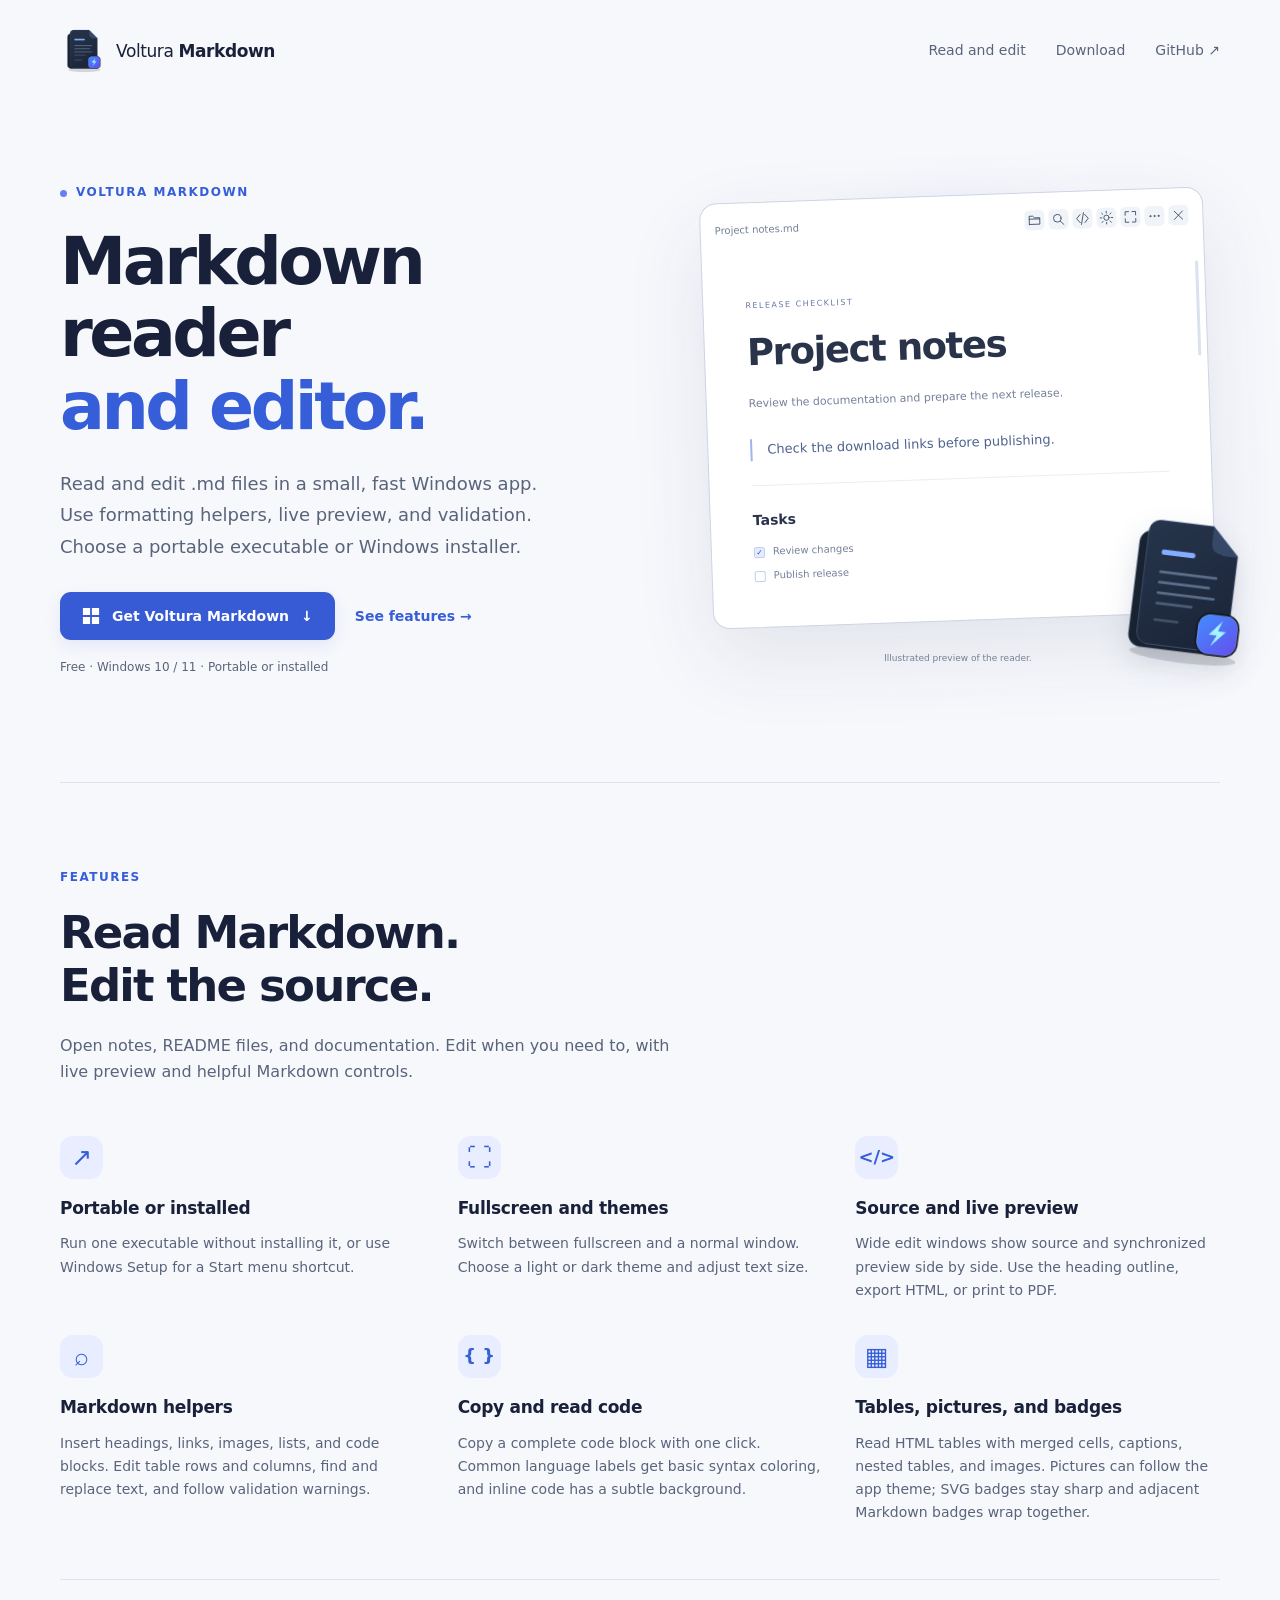
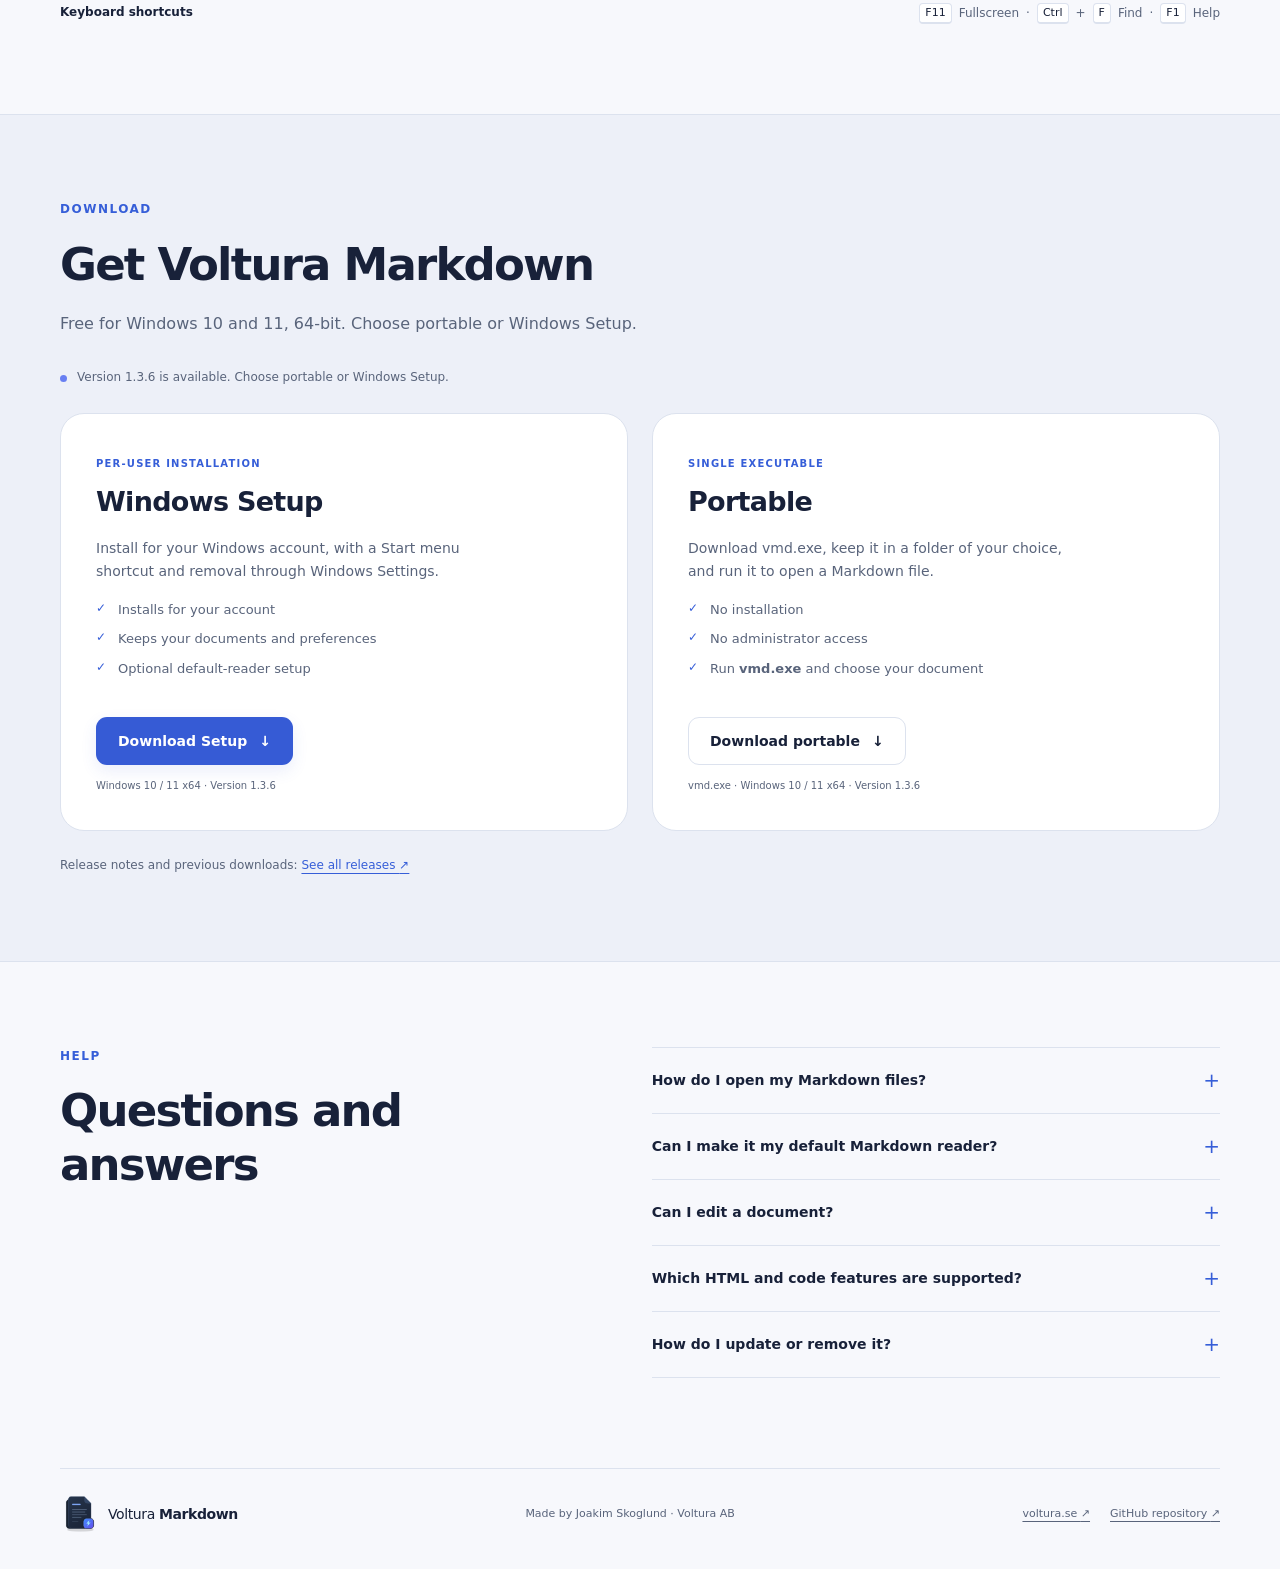
==== commit bad1c080: "Publish Voltura Markdown product site" ====
--- a/index.html
+++ b/index.html
@@ -1,160 +1,160 @@
-<!doctype html>
-<html lang="en">
-<head>
-  <meta charset="utf-8">
-  <meta name="viewport" content="width=device-width, initial-scale=1">
-  <meta name="color-scheme" content="light dark">
-  <meta name="theme-color" content="#10141c">
-  <meta name="description" content="A fast Markdown reader for Windows 10 and 11 with optional source editing, insertion helpers, and validation. Portable executable or Windows installer.">
-  <meta property="og:title" content="Voltura Markdown — Markdown reader and editor for Windows">
-  <meta property="og:description" content="Read and edit Markdown on Windows with live preview, formatting helpers, validation, search, fullscreen, and light and dark themes.">
-  <meta property="og:type" content="website">
-  <meta property="og:site_name" content="Voltura Markdown">
-  <meta property="og:url" content="https://markdown.voltura.se/">
-  <meta property="og:image" content="https://markdown.voltura.se/assets/social-preview.png">
-  <meta property="og:image:secure_url" content="https://markdown.voltura.se/assets/social-preview.png">
-  <meta property="og:image:type" content="image/png">
-  <meta property="og:image:width" content="1200">
-  <meta property="og:image:height" content="630">
-  <meta property="og:image:alt" content="Voltura Markdown — a fast Markdown reader and editor for Windows. Free, portable or installed.">
-  <meta name="twitter:card" content="summary_large_image">
-  <meta name="twitter:title" content="Voltura Markdown — Markdown reader and editor for Windows">
-  <meta name="twitter:description" content="A fast Markdown reader and editor for Windows with live preview, formatting helpers, and validation. Portable or installed.">
-  <meta name="twitter:image" content="https://markdown.voltura.se/assets/social-preview.png">
-  <meta name="twitter:image:alt" content="Voltura Markdown — a fast Markdown reader and editor for Windows. Free, portable or installed.">
-  <link rel="canonical" href="https://markdown.voltura.se/">
-  <link rel="icon" href="assets/icon.png" type="image/png">
-  <link rel="stylesheet" href="styles.css">
-  <title>Voltura Markdown — Markdown reader and editor for Windows</title>
-</head>
-<body>
-  <a class="skip" href="#main">Skip to content</a>
-  <header class="wrap navigation">
-    <a class="brand" href="./" aria-label="Voltura Markdown home"><img src="assets/icon.png" width="48" height="48" alt=""><span>Voltura <strong>Markdown</strong></span></a>
-    <nav aria-label="Main navigation"><a href="#reading">Read and edit</a><a href="#download">Download</a><a href="https://github.com/voltura/voltura-markdown">GitHub <span aria-hidden="true">↗</span></a></nav>
-  </header>
-  <main id="main">
-    <section class="wrap hero" aria-labelledby="hero-title">
-      <div class="intro">
-        <p class="eyebrow"><span class="status-dot" aria-hidden="true"></span> Voltura Markdown</p>
-        <h1 id="hero-title">Markdown reader<br><span>and editor.</span></h1>
-        <p class="lead">Read and edit .md files in a small, fast Windows app. Use formatting helpers, live preview, and validation. Choose a portable executable or Windows installer.</p>
-        <div class="actions"><a class="button primary" href="#download"><svg width="18" height="18" viewBox="0 0 20 20" fill="currentColor" aria-hidden="true"><path d="M1 1h8v8H1zm10 0h8v8h-8zM1 11h8v8H1zm10 0h8v8h-8z"/></svg>Get Voltura Markdown <span aria-hidden="true">↓</span></a><a class="text-link" href="#reading">See features <span aria-hidden="true">→</span></a></div>
-        <p class="fine">Free · Windows 10 / 11 · Portable or installed</p>
-      </div>
-      <figure class="hero-art">
-        <div class="art-orbit" aria-hidden="true"></div>
-        <div class="reading-window" aria-hidden="true">
-          <div class="window-top">
-            <span class="window-filename">Project notes.md</span>
-            <span class="window-actions">
-              <span><svg viewBox="0 0 24 24"><path d="M3 19V5h6l3 3h9v11H3Z M3 10h18"/></svg></span>
-              <span><svg viewBox="0 0 24 24"><circle cx="10" cy="10" r="6.5"/><path d="m15 15 6 6"/></svg></span>
-              <span><svg viewBox="0 0 24 24"><path d="m8 5-6 7 6 7m8-14 6 7-6 7M14 2l-4 20"/></svg></span>
-              <span><svg viewBox="0 0 24 24"><circle cx="12" cy="12" r="4.5"/><path d="M12 1v3m0 16v3M1 12h3m16 0h3M4 4l2 2m12 12 2 2M4 20l2-2M18 6l2-2"/></svg></span>
-              <span><svg viewBox="0 0 24 24"><path d="M9 3H3v6m12-6h6v6M3 15v6h6m6 0h6v-6"/></svg></span>
-              <span><svg viewBox="0 0 24 24"><circle cx="5" cy="12" r="1"/><circle cx="12" cy="12" r="1"/><circle cx="19" cy="12" r="1"/></svg></span>
-              <span><svg viewBox="0 0 24 24"><path d="m5 5 14 14M19 5 5 19"/></svg></span>
-            </span>
-          </div>
-          <div class="paper">
-            <span class="paper-eyebrow">Release checklist</span>
-            <div class="sample-title">Project notes</div>
-            <p>Review the documentation and prepare the next release.</p>
-            <div class="sample-quote">Check the download links before publishing.</div>
-            <div class="sample-rule"></div>
-            <div class="sample-heading">Tasks</div>
-            <div class="sample-task"><span class="tick">✓</span> Review changes</div>
-            <div class="sample-task"><span class="tick empty"></span> Publish release</div>
-          </div>
-          <div class="sample-scrollbar"></div>
-        </div>
-        <img class="floating-icon" src="assets/icon.png" width="1024" height="1024" alt="Layered document with a cyan lightning bolt, the Voltura Markdown app icon" fetchpriority="high">
-        <figcaption><span>Illustrated preview of the reader.</span></figcaption>
-      </figure>
-    </section>
-    <section class="wrap reading-section" id="reading" aria-labelledby="reading-title">
-      <div class="section-intro"><p class="eyebrow">Features</p><h2 id="reading-title">Read Markdown.<br>Edit the source.</h2><p>Open notes, README files, and documentation. Edit when you need to, with live preview and helpful Markdown controls.</p></div>
-      <div class="features">
-        <article><span class="feature-icon" aria-hidden="true">↗</span><h3>Portable or installed</h3><p>Run one executable without installing it, or use Windows Setup for a Start menu shortcut.</p></article>
-        <article><span class="feature-icon" aria-hidden="true">⛶</span><h3>Fullscreen and themes</h3><p>Switch between fullscreen and a normal window. Choose a light or dark theme and adjust text size.</p></article>
-        <article><span class="feature-icon code-icon" aria-hidden="true">&lt;/&gt;</span><h3>Source and live preview</h3><p>Wide edit windows show source and synchronized preview side by side. Use the heading outline, export HTML, or print to PDF.</p></article>
-        <article><span class="feature-icon" aria-hidden="true">⌕</span><h3>Markdown helpers</h3><p>Insert headings, links, images, lists, and code blocks. Edit table rows and columns, find and replace text, and follow validation warnings.</p></article>
-        <article><span class="feature-icon code-icon" aria-hidden="true">{ }</span><h3>Copy and read code</h3><p>Copy a complete code block with one click. Common language labels get basic syntax coloring, and inline code has a subtle background.</p></article>
-        <article><span class="feature-icon" aria-hidden="true">▦</span><h3>Tables, pictures, and badges</h3><p>Read HTML tables with merged cells, captions, nested tables, and images. Pictures can follow the app theme; SVG badges stay sharp and adjacent Markdown badges wrap together.</p></article>
-      </div>
-      <div class="keyboard-note"><span>Keyboard shortcuts</span><p><kbd>F11</kbd> Fullscreen <span aria-hidden="true">·</span> <kbd>Ctrl</kbd> + <kbd>F</kbd> Find <span aria-hidden="true">·</span> <kbd>F1</kbd> Help</p></div>
-    </section>
-    <section class="download-section" id="download" aria-labelledby="download-title">
-      <div class="wrap">
-        <div class="section-intro"><p class="eyebrow">Download</p><h2 id="download-title">Get Voltura Markdown</h2><p>Free for Windows 10 and 11, 64-bit. Choose portable or Windows Setup.</p></div>
-        <p class="release-note"><span class="status-dot" aria-hidden="true"></span> Version 1.3.5 is available. Choose portable or Windows Setup.</p>
-        <div class="downloads">
-          <article class="download-card"><div class="card-heading"><span class="card-tag">Per-user installation</span><h3>Windows Setup</h3></div><p>Install for your Windows account, with a Start menu shortcut and removal through Windows Settings.</p><ul><li>Installs for your account</li><li>Keeps your documents and preferences</li><li>Optional default-reader setup</li></ul><a class="button primary" href="https://github.com/voltura/voltura-markdown/releases/download/v1.3.5/VolturaMarkdown-Setup-1.3.5-win-x64.exe" aria-describedby="setup-availability">Download Setup <span aria-hidden="true">↓</span></a><p class="download-detail" id="setup-availability">Windows 10 / 11 x64 · Version 1.3.5</p></article>
-          <article class="download-card"><div class="card-heading"><span class="card-tag">Single executable</span><h3>Portable</h3></div><p>Download vmd.exe, keep it in a folder of your choice, and run it to open a Markdown file.</p><ul><li>No installation</li><li>No administrator access</li><li>Run <strong>vmd.exe</strong> and choose your document</li></ul><a class="button secondary" href="https://github.com/voltura/voltura-markdown/releases/download/v1.3.5/vmd.exe" aria-describedby="portable-availability">Download portable <span aria-hidden="true">↓</span></a><p class="download-detail" id="portable-availability">vmd.exe · Windows 10 / 11 x64 · Version 1.3.5</p></article>
-        </div>
-        <p class="release-link">Release notes and previous downloads: <a href="https://github.com/voltura/voltura-markdown/releases">See all releases <span aria-hidden="true">↗</span></a></p>
-      </div>
-    </section>
-    <section class="wrap questions" aria-labelledby="questions-title">
-      <div class="section-intro"><p class="eyebrow">Help</p><h2 id="questions-title">Questions and answers</h2></div>
-      <div class="question-list">
-        <details>
-          <summary>How do I open my Markdown files?</summary>
-          <div class="faq-answer">
-            <p>Choose whichever is easiest:</p>
-            <ul>
-              <li><strong>Open the app</strong> and choose a file.</li>
-              <li><strong>Drag a .md file</strong> onto the reader window.</li>
-              <li><strong>Using the portable copy?</strong> Drag a document onto <strong>vmd.exe</strong>.</li>
-            </ul>
-            <p>Opening the app without a document starts in a window. Opening a document starts fullscreen unless Start fullscreen is disabled. Press <kbd>F11</kbd> to switch modes.</p>
-          </div>
-        </details>
-        <details>
-          <summary>Can I make it my default Markdown reader?</summary>
-          <div class="faq-answer">
-            <p><strong>Yes. With Setup:</strong> select <strong>Choose as default Markdown reader</strong> on the final screen. The option starts unchecked.</p>
-            <p><strong>From the reader:</strong></p>
-            <ol>
-              <li>Keep the app in its permanent location.</li>
-              <li>Open the three-dot menu and choose <strong>Register for .md files</strong>.</li>
-              <li>In Windows Default apps, choose <strong>Voltura Markdown</strong> for <strong>.md</strong>.</li>
-            </ol>
-            <p>Both options open Windows Default apps. You confirm the final choice there.</p>
-          </div>
-        </details>
-        <details>
-          <summary>Can I edit a document?</summary>
-          <div class="faq-answer">
-            <p>Choose <strong>Edit Markdown</strong> from the three-dot menu or press <kbd>Ctrl</kbd> + <kbd>E</kbd>. Insert headings, tables, links, images or placeholders, lists, and code blocks. Wide windows start with <strong>Live</strong> source and preview side by side. Smaller windows start with the source/preview toggle; enabling Live stacks the panes. Save with <kbd>Ctrl</kbd> + <kbd>S</kbd> and choose <strong>View mode</strong> to return to reading.</p>
-            <p><kbd>Ctrl</kbd> + <kbd>N</kbd> creates a new draft. Find/Replace, table editing, clipboard images, and local crash-recovery snapshots help with longer edits. Files save only when you choose Save. <strong>Edit file with…</strong> still opens another app.</p>
-          </div>
-        </details>
-        <details>
-          <summary>Which HTML and code features are supported?</summary>
-          <div class="faq-answer">
-            <p>HTML tables support merged cells, captions, nested tables, images, and alignment hints. Images respect width and height; pictures can use light/dark sources. Small text, subscripts, superscripts, and keyboard keys retain their formatting. Colored links show their destination on hover.</p>
-            <p>Code blocks have a copy icon and basic syntax coloring for PowerShell, JavaScript/TypeScript, C#, C/C++, Python, JSON/JSONC, SQL, and shell/Bash. Menus, dialogs, file/print pickers, and editor scrollbars follow the app theme.</p>
-            <p>This is a native presentation subset: CSS and scripts are not executed. Exceptionally large rich table bands show readable child blocks instead of table geometry. See the <a href="https://github.com/voltura/voltura-markdown/blob/main/docs/COMPATIBILITY.md">supported formats and limits</a> for details.</p>
-          </div>
-        </details>
-        <details>
-          <summary>How do I update or remove it?</summary>
-          <div class="faq-answer">
-            <p><strong>Close the reader first.</strong></p>
-            <ul>
-              <li><strong>Update a portable copy:</strong> replace it with the new <strong>vmd.exe</strong>.</li>
-              <li><strong>Update an installed copy:</strong> run the newer Setup.</li>
-              <li><strong>Uninstall:</strong> remove Voltura Markdown through Windows Installed apps.</li>
-            </ul>
-            <p>Your documents and saved preferences are preserved.</p>
-            <p>Optional <strong>Automatic updates</strong> in the three-dot menu downloads newer stable releases after signature and checksum verification and installs on close. It is off by default. Manual updates restore unchanged open documents and reading positions; modified drafts defer update restarts.</p>
-          </div>
-        </details>
-      </div>
-    </section>
-  </main>
-  <footer class="wrap footer"><a class="brand" href="./"><img src="assets/icon.png" width="40" height="40" alt=""><span>Voltura <strong>Markdown</strong></span></a><p>Made by Joakim Skoglund · Voltura AB</p><nav aria-label="Footer links"><a href="https://voltura.se/">voltura.se <span aria-hidden="true">↗</span></a><a href="https://github.com/voltura/voltura-markdown">GitHub repository <span aria-hidden="true">↗</span></a></nav></footer>
-</body>
-</html>
+<!doctype html>
+<html lang="en">
+<head>
+  <meta charset="utf-8">
+  <meta name="viewport" content="width=device-width, initial-scale=1">
+  <meta name="color-scheme" content="light dark">
+  <meta name="theme-color" content="#10141c">
+  <meta name="description" content="A fast Markdown reader and editor for Windows 10 and 11 with live preview, formatting helpers, and validation. Portable executable or Windows installer.">
+  <meta property="og:title" content="Voltura Markdown — Markdown reader and editor for Windows">
+  <meta property="og:description" content="Read and edit Markdown on Windows with live preview, formatting helpers, validation, search, fullscreen, and light and dark themes.">
+  <meta property="og:type" content="website">
+  <meta property="og:site_name" content="Voltura Markdown">
+  <meta property="og:url" content="https://markdown.voltura.se/">
+  <meta property="og:image" content="https://markdown.voltura.se/assets/social-preview.png?v=reader-editor">
+  <meta property="og:image:secure_url" content="https://markdown.voltura.se/assets/social-preview.png?v=reader-editor">
+  <meta property="og:image:type" content="image/png">
+  <meta property="og:image:width" content="1731">
+  <meta property="og:image:height" content="909">
+  <meta property="og:image:alt" content="Voltura Markdown — a fast Markdown reader and editor for Windows. Free, portable or installed.">
+  <meta name="twitter:card" content="summary_large_image">
+  <meta name="twitter:title" content="Voltura Markdown — Markdown reader and editor for Windows">
+  <meta name="twitter:description" content="A fast Markdown reader and editor for Windows with live preview, formatting helpers, and validation. Portable or installed.">
+  <meta name="twitter:image" content="https://markdown.voltura.se/assets/social-preview.png?v=reader-editor">
+  <meta name="twitter:image:alt" content="Voltura Markdown — a fast Markdown reader and editor for Windows. Free, portable or installed.">
+  <link rel="canonical" href="https://markdown.voltura.se/">
+  <link rel="icon" href="assets/icon.png" type="image/png">
+  <link rel="stylesheet" href="styles.css">
+  <title>Voltura Markdown — Markdown reader and editor for Windows</title>
+</head>
+<body>
+  <a class="skip" href="#main">Skip to content</a>
+  <header class="wrap navigation">
+    <a class="brand" href="./" aria-label="Voltura Markdown home"><img src="assets/icon.png" width="48" height="48" alt=""><span>Voltura <strong>Markdown</strong></span></a>
+    <nav aria-label="Main navigation"><a href="#reading">Read and edit</a><a href="#download">Download</a><a href="https://github.com/voltura/voltura-markdown">GitHub <span aria-hidden="true">↗</span></a></nav>
+  </header>
+  <main id="main">
+    <section class="wrap hero" aria-labelledby="hero-title">
+      <div class="intro">
+        <p class="eyebrow"><span class="status-dot" aria-hidden="true"></span> Voltura Markdown</p>
+        <h1 id="hero-title">Markdown reader<br><span>and editor.</span></h1>
+        <p class="lead">Read and edit .md files in a small, fast Windows app. Use formatting helpers, live preview, and validation. Choose a portable executable or Windows installer.</p>
+        <div class="actions"><a class="button primary" href="#download"><svg width="18" height="18" viewBox="0 0 20 20" fill="currentColor" aria-hidden="true"><path d="M1 1h8v8H1zm10 0h8v8h-8zM1 11h8v8H1zm10 0h8v8h-8z"/></svg>Get Voltura Markdown <span aria-hidden="true">↓</span></a><a class="text-link" href="#reading">See features <span aria-hidden="true">→</span></a></div>
+        <p class="fine">Free · Windows 10 / 11 · Portable or installed</p>
+      </div>
+      <figure class="hero-art">
+        <div class="art-orbit" aria-hidden="true"></div>
+        <div class="reading-window" aria-hidden="true">
+          <div class="window-top">
+            <span class="window-filename">Project notes.md</span>
+            <span class="window-actions">
+              <span><svg viewBox="0 0 24 24"><path d="M3 19V5h6l3 3h9v11H3Z M3 10h18"/></svg></span>
+              <span><svg viewBox="0 0 24 24"><circle cx="10" cy="10" r="6.5"/><path d="m15 15 6 6"/></svg></span>
+              <span><svg viewBox="0 0 24 24"><path d="m8 5-6 7 6 7m8-14 6 7-6 7M14 2l-4 20"/></svg></span>
+              <span><svg viewBox="0 0 24 24"><circle cx="12" cy="12" r="4.5"/><path d="M12 1v3m0 16v3M1 12h3m16 0h3M4 4l2 2m12 12 2 2M4 20l2-2M18 6l2-2"/></svg></span>
+              <span><svg viewBox="0 0 24 24"><path d="M9 3H3v6m12-6h6v6M3 15v6h6m6 0h6v-6"/></svg></span>
+              <span><svg viewBox="0 0 24 24"><circle cx="5" cy="12" r="1"/><circle cx="12" cy="12" r="1"/><circle cx="19" cy="12" r="1"/></svg></span>
+              <span><svg viewBox="0 0 24 24"><path d="m5 5 14 14M19 5 5 19"/></svg></span>
+            </span>
+          </div>
+          <div class="paper">
+            <span class="paper-eyebrow">Release checklist</span>
+            <div class="sample-title">Project notes</div>
+            <p>Review the documentation and prepare the next release.</p>
+            <div class="sample-quote">Check the download links before publishing.</div>
+            <div class="sample-rule"></div>
+            <div class="sample-heading">Tasks</div>
+            <div class="sample-task"><span class="tick">✓</span> Review changes</div>
+            <div class="sample-task"><span class="tick empty"></span> Publish release</div>
+          </div>
+          <div class="sample-scrollbar"></div>
+        </div>
+        <img class="floating-icon" src="assets/icon.png" width="1024" height="1024" alt="Layered document with a cyan lightning bolt, the Voltura Markdown app icon" fetchpriority="high">
+        <figcaption><span>Illustrated preview of the reader.</span></figcaption>
+      </figure>
+    </section>
+    <section class="wrap reading-section" id="reading" aria-labelledby="reading-title">
+      <div class="section-intro"><p class="eyebrow">Features</p><h2 id="reading-title">Read Markdown.<br>Edit the source.</h2><p>Open notes, README files, and documentation. Edit when you need to, with live preview and helpful Markdown controls.</p></div>
+      <div class="features">
+        <article><span class="feature-icon" aria-hidden="true">↗</span><h3>Portable or installed</h3><p>Run one executable without installing it, or use Windows Setup for a Start menu shortcut.</p></article>
+        <article><span class="feature-icon" aria-hidden="true">⛶</span><h3>Fullscreen and themes</h3><p>Switch between fullscreen and a normal window. Choose a light or dark theme and adjust text size.</p></article>
+        <article><span class="feature-icon code-icon" aria-hidden="true">&lt;/&gt;</span><h3>Source and live preview</h3><p>Wide edit windows show source and synchronized preview side by side. Use the heading outline, export HTML, or print to PDF.</p></article>
+        <article><span class="feature-icon" aria-hidden="true">⌕</span><h3>Markdown helpers</h3><p>Insert headings, links, images, lists, and code blocks. Edit table rows and columns, find and replace text, and follow validation warnings.</p></article>
+        <article><span class="feature-icon code-icon" aria-hidden="true">{ }</span><h3>Copy and read code</h3><p>Copy a complete code block with one click. Common language labels get basic syntax coloring, and inline code has a subtle background.</p></article>
+        <article><span class="feature-icon" aria-hidden="true">▦</span><h3>Tables, pictures, and badges</h3><p>Read HTML tables with merged cells, captions, nested tables, and images. Pictures can follow the app theme; SVG badges stay sharp and adjacent Markdown badges wrap together.</p></article>
+      </div>
+      <div class="keyboard-note"><span>Keyboard shortcuts</span><p><kbd>F11</kbd> Fullscreen <span aria-hidden="true">·</span> <kbd>Ctrl</kbd> + <kbd>F</kbd> Find <span aria-hidden="true">·</span> <kbd>F1</kbd> Help</p></div>
+    </section>
+    <section class="download-section" id="download" aria-labelledby="download-title">
+      <div class="wrap">
+        <div class="section-intro"><p class="eyebrow">Download</p><h2 id="download-title">Get Voltura Markdown</h2><p>Free for Windows 10 and 11, 64-bit. Choose portable or Windows Setup.</p></div>
+        <p class="release-note"><span class="status-dot" aria-hidden="true"></span> Version 1.3.6 is available. Choose portable or Windows Setup.</p>
+        <div class="downloads">
+          <article class="download-card"><div class="card-heading"><span class="card-tag">Per-user installation</span><h3>Windows Setup</h3></div><p>Install for your Windows account, with a Start menu shortcut and removal through Windows Settings.</p><ul><li>Installs for your account</li><li>Keeps your documents and preferences</li><li>Optional default-reader setup</li></ul><a class="button primary" href="https://github.com/voltura/voltura-markdown/releases/download/v1.3.6/VolturaMarkdown-Setup-1.3.6-win-x64.exe" aria-describedby="setup-availability">Download Setup <span aria-hidden="true">↓</span></a><p class="download-detail" id="setup-availability">Windows 10 / 11 x64 · Version 1.3.6</p></article>
+          <article class="download-card"><div class="card-heading"><span class="card-tag">Single executable</span><h3>Portable</h3></div><p>Download vmd.exe, keep it in a folder of your choice, and run it to open a Markdown file.</p><ul><li>No installation</li><li>No administrator access</li><li>Run <strong>vmd.exe</strong> and choose your document</li></ul><a class="button secondary" href="https://github.com/voltura/voltura-markdown/releases/download/v1.3.6/vmd.exe" aria-describedby="portable-availability">Download portable <span aria-hidden="true">↓</span></a><p class="download-detail" id="portable-availability">vmd.exe · Windows 10 / 11 x64 · Version 1.3.6</p></article>
+        </div>
+        <p class="release-link">Release notes and previous downloads: <a href="https://github.com/voltura/voltura-markdown/releases">See all releases <span aria-hidden="true">↗</span></a></p>
+      </div>
+    </section>
+    <section class="wrap questions" aria-labelledby="questions-title">
+      <div class="section-intro"><p class="eyebrow">Help</p><h2 id="questions-title">Questions and answers</h2></div>
+      <div class="question-list">
+        <details>
+          <summary>How do I open my Markdown files?</summary>
+          <div class="faq-answer">
+            <p>Choose whichever is easiest:</p>
+            <ul>
+              <li><strong>Open the app</strong> and choose a file.</li>
+              <li><strong>Drag a .md file</strong> onto the reader window.</li>
+              <li><strong>Using the portable copy?</strong> Drag a document onto <strong>vmd.exe</strong>.</li>
+            </ul>
+            <p>Opening the app without a document starts in a window. Opening a document starts fullscreen unless Start fullscreen is disabled. Press <kbd>F11</kbd> to switch modes.</p>
+          </div>
+        </details>
+        <details>
+          <summary>Can I make it my default Markdown reader?</summary>
+          <div class="faq-answer">
+            <p><strong>Yes. With Setup:</strong> select <strong>Choose as default Markdown reader</strong> on the final screen. The option starts unchecked.</p>
+            <p><strong>From the reader:</strong></p>
+            <ol>
+              <li>Keep the app in its permanent location.</li>
+              <li>Open the three-dot menu and choose <strong>Register for .md files</strong>.</li>
+              <li>In Windows Default apps, choose <strong>Voltura Markdown</strong> for <strong>.md</strong>.</li>
+            </ol>
+            <p>Both options open Windows Default apps. You confirm the final choice there.</p>
+          </div>
+        </details>
+        <details>
+          <summary>Can I edit a document?</summary>
+          <div class="faq-answer">
+            <p>Choose <strong>Edit Markdown</strong> from the three-dot menu or press <kbd>Ctrl</kbd> + <kbd>E</kbd>. Insert headings, tables, links, images or placeholders, lists, and code blocks. Wide windows start with <strong>Live</strong> source and preview side by side. Smaller windows start with the source/preview toggle; enabling Live stacks the panes. Save with <kbd>Ctrl</kbd> + <kbd>S</kbd> and choose <strong>View mode</strong> to return to reading.</p>
+            <p><kbd>Ctrl</kbd> + <kbd>N</kbd> creates a new draft. Find/Replace, table editing, clipboard images, and local crash-recovery snapshots help with longer edits. Files save only when you choose Save. <strong>Edit file with…</strong> still opens another app.</p>
+          </div>
+        </details>
+        <details>
+          <summary>Which HTML and code features are supported?</summary>
+          <div class="faq-answer">
+            <p>HTML tables support merged cells, captions, nested tables, images, and alignment hints. Images respect width and height; pictures can use light/dark sources. Small text, subscripts, superscripts, and keyboard keys retain their formatting. Colored links show their destination on hover.</p>
+            <p>Code blocks have a copy icon and basic syntax coloring for PowerShell, JavaScript/TypeScript, C#, C/C++, Python, JSON/JSONC, SQL, and shell/Bash. Menus, dialogs, file/print pickers, and editor scrollbars follow the app theme.</p>
+            <p>This is a native presentation subset: CSS and scripts are not executed. Exceptionally large rich table bands show readable child blocks instead of table geometry. See the <a href="https://github.com/voltura/voltura-markdown/blob/main/docs/COMPATIBILITY.md">supported formats and limits</a> for details.</p>
+          </div>
+        </details>
+        <details>
+          <summary>How do I update or remove it?</summary>
+          <div class="faq-answer">
+            <p><strong>Close the reader first.</strong></p>
+            <ul>
+              <li><strong>Update a portable copy:</strong> replace it with the new <strong>vmd.exe</strong>.</li>
+              <li><strong>Update an installed copy:</strong> run the newer Setup.</li>
+              <li><strong>Uninstall:</strong> remove Voltura Markdown through Windows Installed apps.</li>
+            </ul>
+            <p>Your documents and saved preferences are preserved.</p>
+            <p>Optional <strong>Automatic updates</strong> in the three-dot menu downloads newer stable releases after signature and checksum verification and installs on close. It is off by default. Manual updates restore unchanged open documents and reading positions; modified drafts defer update restarts.</p>
+          </div>
+        </details>
+      </div>
+    </section>
+  </main>
+  <footer class="wrap footer"><a class="brand" href="./"><img src="assets/icon.png" width="40" height="40" alt=""><span>Voltura <strong>Markdown</strong></span></a><p>Made by Joakim Skoglund · Voltura AB</p><nav aria-label="Footer links"><a href="https://voltura.se/">voltura.se <span aria-hidden="true">↗</span></a><a href="https://github.com/voltura/voltura-markdown">GitHub repository <span aria-hidden="true">↗</span></a></nav></footer>
+</body>
+</html>
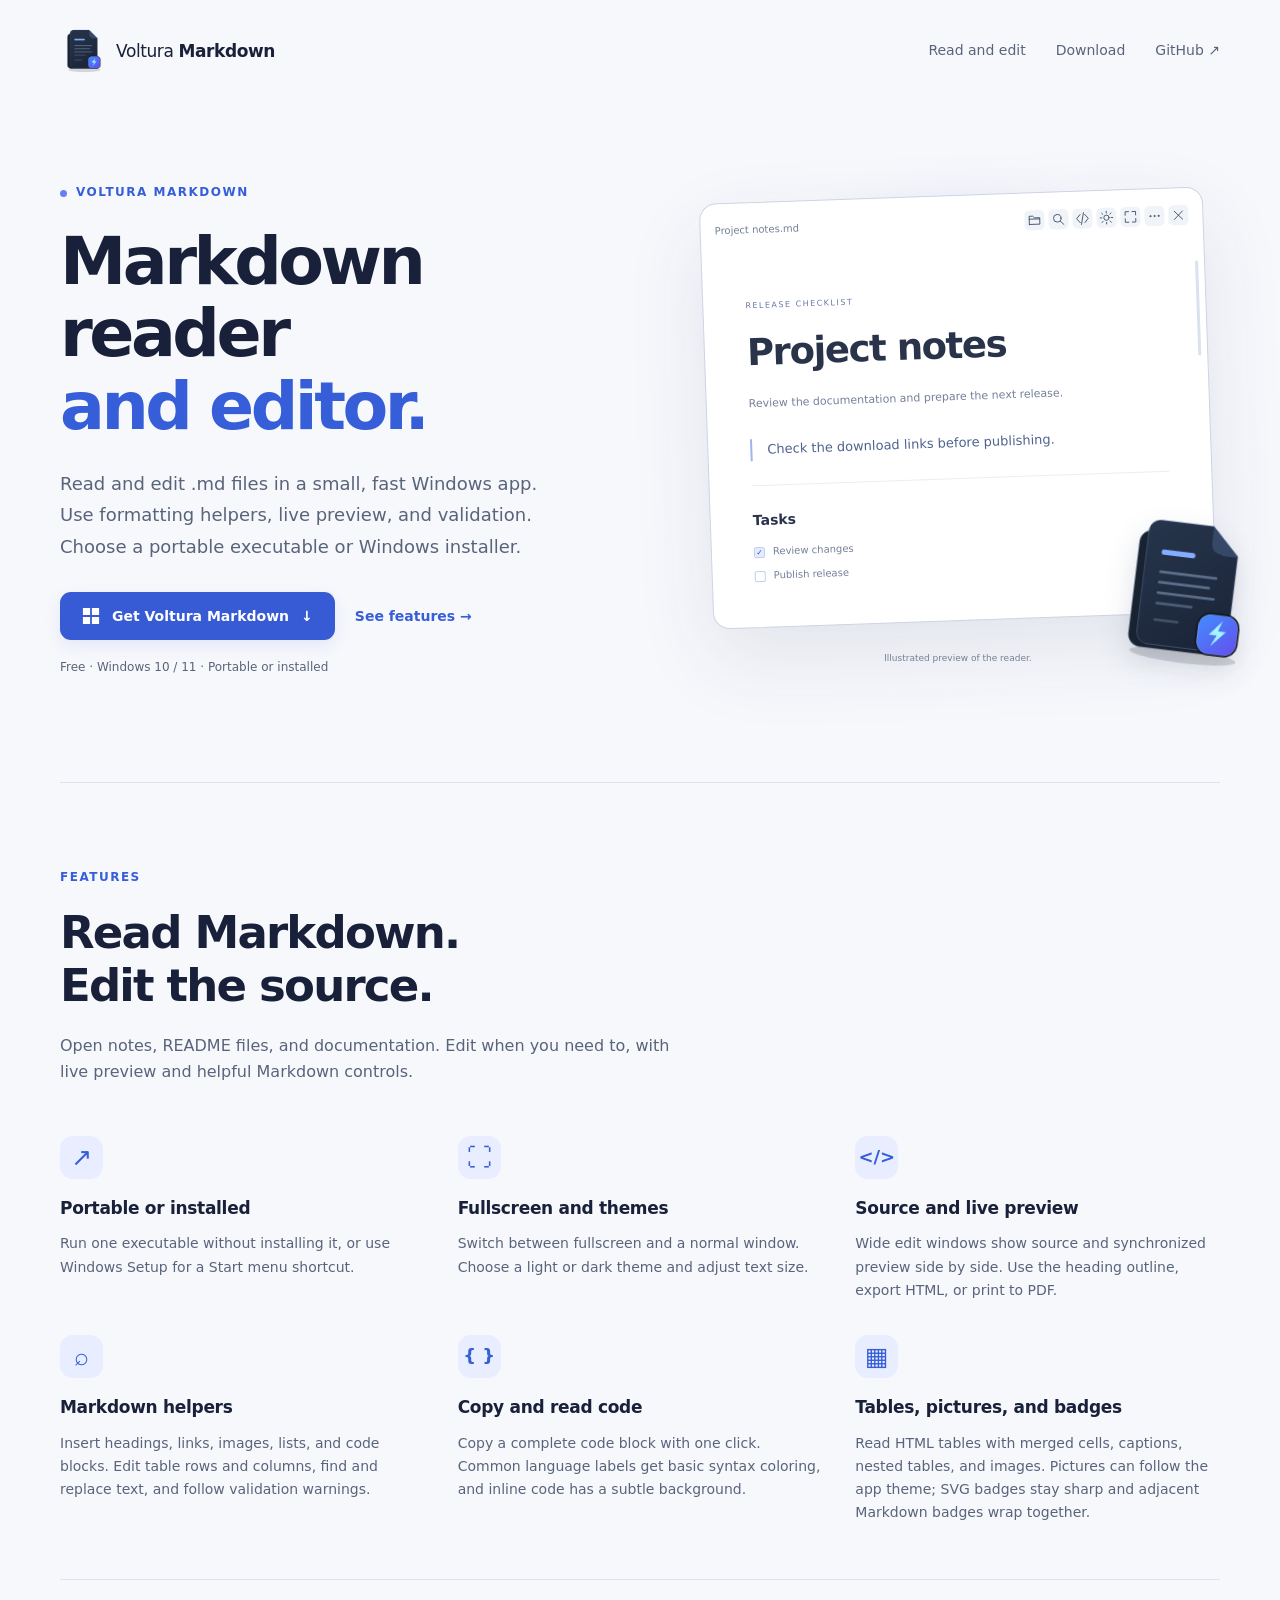
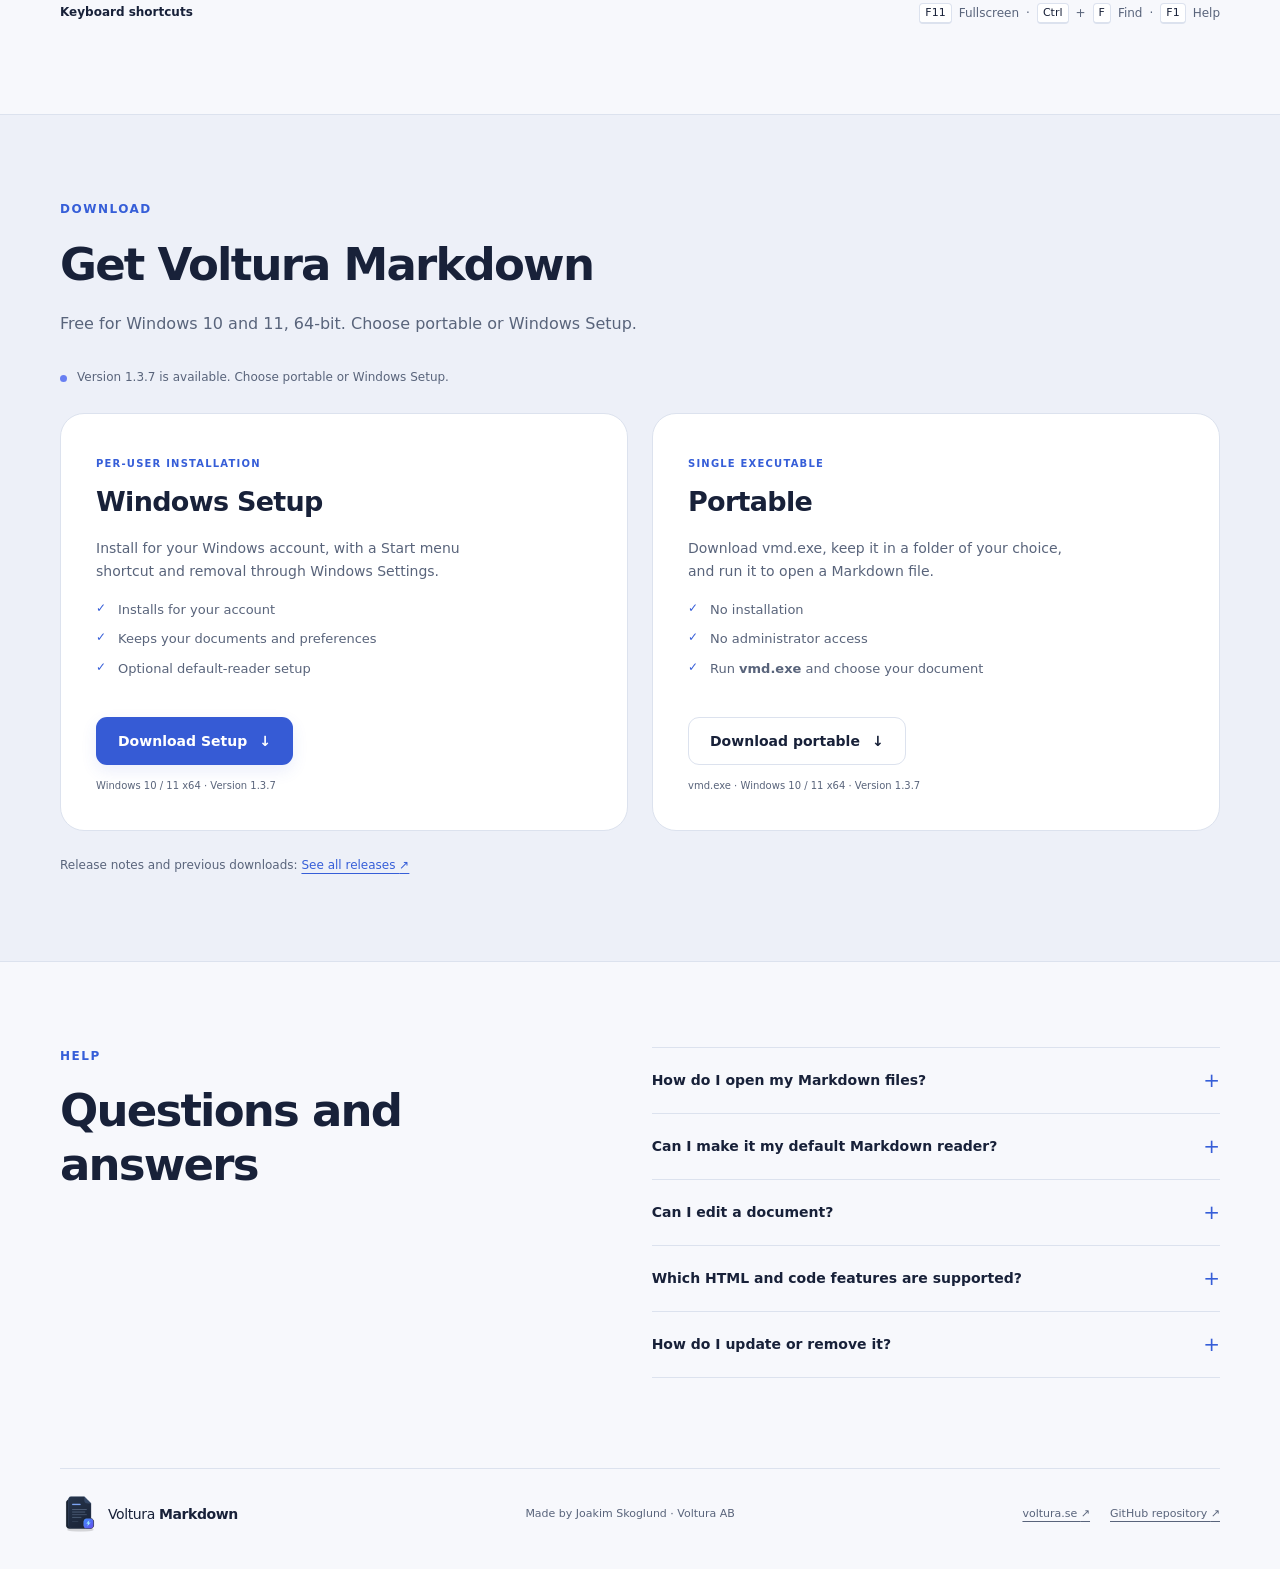
==== commit 83a46493: "Publish Voltura Markdown product site" ====
--- a/index.html
+++ b/index.html
@@ -88,10 +88,10 @@
     <section class="download-section" id="download" aria-labelledby="download-title">
       <div class="wrap">
         <div class="section-intro"><p class="eyebrow">Download</p><h2 id="download-title">Get Voltura Markdown</h2><p>Free for Windows 10 and 11, 64-bit. Choose portable or Windows Setup.</p></div>
-        <p class="release-note"><span class="status-dot" aria-hidden="true"></span> Version 1.3.6 is available. Choose portable or Windows Setup.</p>
+        <p class="release-note"><span class="status-dot" aria-hidden="true"></span> Version 1.3.7 is available. Choose portable or Windows Setup.</p>
         <div class="downloads">
-          <article class="download-card"><div class="card-heading"><span class="card-tag">Per-user installation</span><h3>Windows Setup</h3></div><p>Install for your Windows account, with a Start menu shortcut and removal through Windows Settings.</p><ul><li>Installs for your account</li><li>Keeps your documents and preferences</li><li>Optional default-reader setup</li></ul><a class="button primary" href="https://github.com/voltura/voltura-markdown/releases/download/v1.3.6/VolturaMarkdown-Setup-1.3.6-win-x64.exe" aria-describedby="setup-availability">Download Setup <span aria-hidden="true">↓</span></a><p class="download-detail" id="setup-availability">Windows 10 / 11 x64 · Version 1.3.6</p></article>
-          <article class="download-card"><div class="card-heading"><span class="card-tag">Single executable</span><h3>Portable</h3></div><p>Download vmd.exe, keep it in a folder of your choice, and run it to open a Markdown file.</p><ul><li>No installation</li><li>No administrator access</li><li>Run <strong>vmd.exe</strong> and choose your document</li></ul><a class="button secondary" href="https://github.com/voltura/voltura-markdown/releases/download/v1.3.6/vmd.exe" aria-describedby="portable-availability">Download portable <span aria-hidden="true">↓</span></a><p class="download-detail" id="portable-availability">vmd.exe · Windows 10 / 11 x64 · Version 1.3.6</p></article>
+          <article class="download-card"><div class="card-heading"><span class="card-tag">Per-user installation</span><h3>Windows Setup</h3></div><p>Install for your Windows account, with a Start menu shortcut and removal through Windows Settings.</p><ul><li>Installs for your account</li><li>Keeps your documents and preferences</li><li>Optional default-reader setup</li></ul><a class="button primary" href="https://github.com/voltura/voltura-markdown/releases/download/v1.3.7/VolturaMarkdown-Setup-1.3.7-win-x64.exe" aria-describedby="setup-availability">Download Setup <span aria-hidden="true">↓</span></a><p class="download-detail" id="setup-availability">Windows 10 / 11 x64 · Version 1.3.7</p></article>
+          <article class="download-card"><div class="card-heading"><span class="card-tag">Single executable</span><h3>Portable</h3></div><p>Download vmd.exe, keep it in a folder of your choice, and run it to open a Markdown file.</p><ul><li>No installation</li><li>No administrator access</li><li>Run <strong>vmd.exe</strong> and choose your document</li></ul><a class="button secondary" href="https://github.com/voltura/voltura-markdown/releases/download/v1.3.7/vmd.exe" aria-describedby="portable-availability">Download portable <span aria-hidden="true">↓</span></a><p class="download-detail" id="portable-availability">vmd.exe · Windows 10 / 11 x64 · Version 1.3.7</p></article>
         </div>
         <p class="release-link">Release notes and previous downloads: <a href="https://github.com/voltura/voltura-markdown/releases">See all releases <span aria-hidden="true">↗</span></a></p>
       </div>
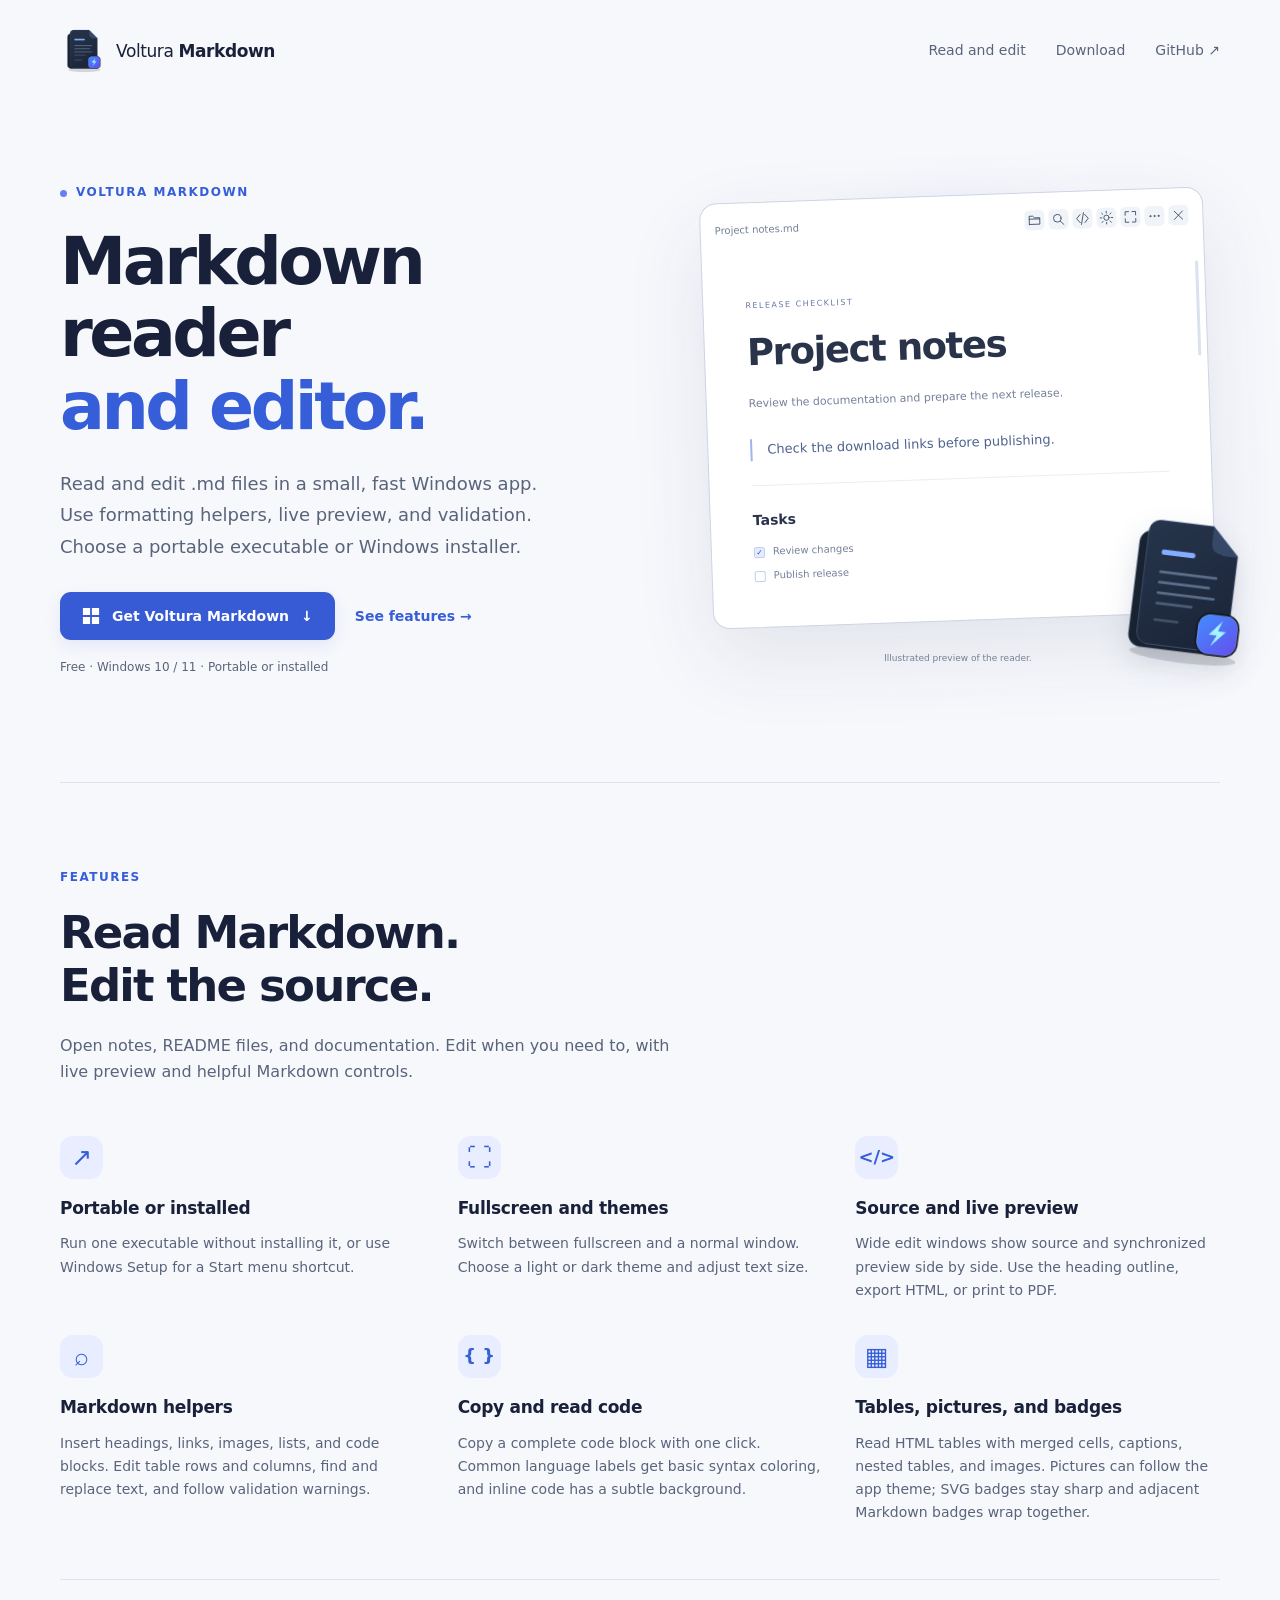
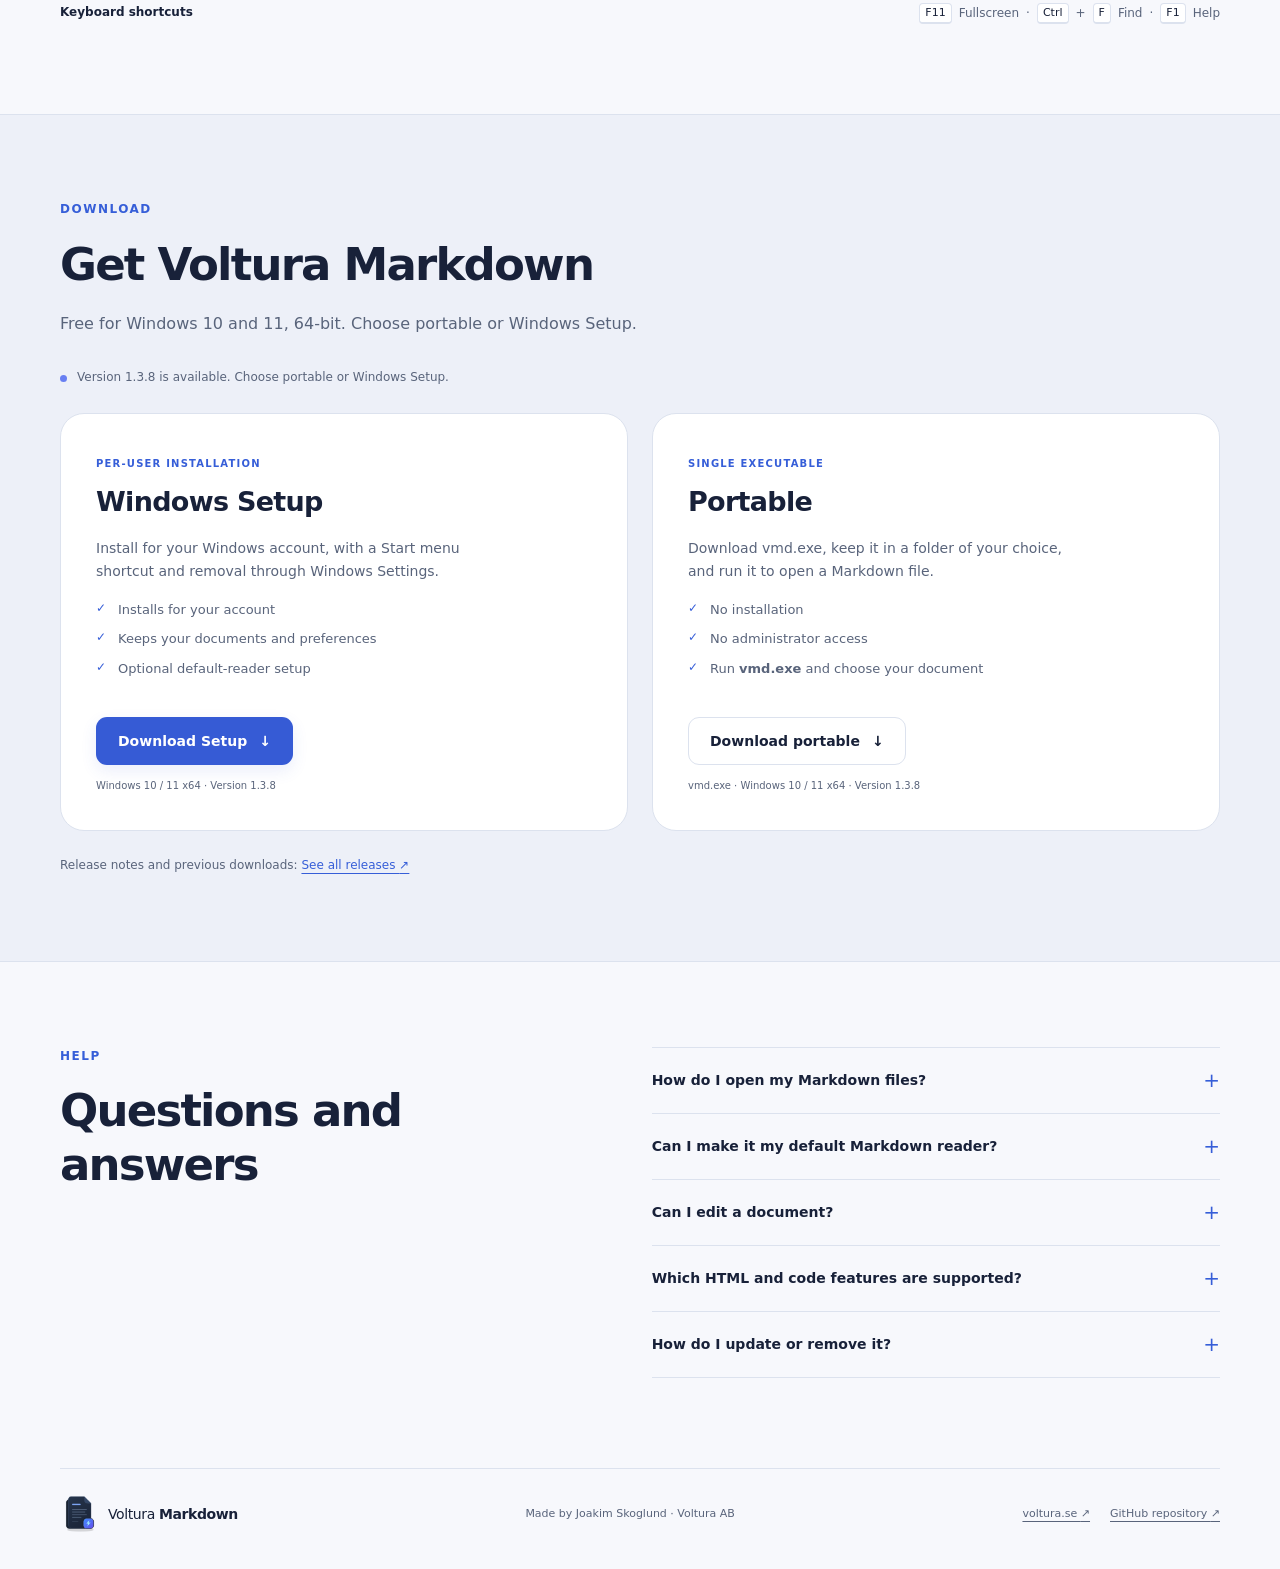
==== commit 1d4bb1fb: "Publish Voltura Markdown product site" ====
--- a/index.html
+++ b/index.html
@@ -88,10 +88,10 @@
     <section class="download-section" id="download" aria-labelledby="download-title">
       <div class="wrap">
         <div class="section-intro"><p class="eyebrow">Download</p><h2 id="download-title">Get Voltura Markdown</h2><p>Free for Windows 10 and 11, 64-bit. Choose portable or Windows Setup.</p></div>
-        <p class="release-note"><span class="status-dot" aria-hidden="true"></span> Version 1.3.7 is available. Choose portable or Windows Setup.</p>
+        <p class="release-note"><span class="status-dot" aria-hidden="true"></span> Version 1.3.8 is available. Choose portable or Windows Setup.</p>
         <div class="downloads">
-          <article class="download-card"><div class="card-heading"><span class="card-tag">Per-user installation</span><h3>Windows Setup</h3></div><p>Install for your Windows account, with a Start menu shortcut and removal through Windows Settings.</p><ul><li>Installs for your account</li><li>Keeps your documents and preferences</li><li>Optional default-reader setup</li></ul><a class="button primary" href="https://github.com/voltura/voltura-markdown/releases/download/v1.3.7/VolturaMarkdown-Setup-1.3.7-win-x64.exe" aria-describedby="setup-availability">Download Setup <span aria-hidden="true">↓</span></a><p class="download-detail" id="setup-availability">Windows 10 / 11 x64 · Version 1.3.7</p></article>
-          <article class="download-card"><div class="card-heading"><span class="card-tag">Single executable</span><h3>Portable</h3></div><p>Download vmd.exe, keep it in a folder of your choice, and run it to open a Markdown file.</p><ul><li>No installation</li><li>No administrator access</li><li>Run <strong>vmd.exe</strong> and choose your document</li></ul><a class="button secondary" href="https://github.com/voltura/voltura-markdown/releases/download/v1.3.7/vmd.exe" aria-describedby="portable-availability">Download portable <span aria-hidden="true">↓</span></a><p class="download-detail" id="portable-availability">vmd.exe · Windows 10 / 11 x64 · Version 1.3.7</p></article>
+          <article class="download-card"><div class="card-heading"><span class="card-tag">Per-user installation</span><h3>Windows Setup</h3></div><p>Install for your Windows account, with a Start menu shortcut and removal through Windows Settings.</p><ul><li>Installs for your account</li><li>Keeps your documents and preferences</li><li>Optional default-reader setup</li></ul><a class="button primary" href="https://github.com/voltura/voltura-markdown/releases/download/v1.3.8/VolturaMarkdown-Setup-1.3.8-win-x64.exe" aria-describedby="setup-availability">Download Setup <span aria-hidden="true">↓</span></a><p class="download-detail" id="setup-availability">Windows 10 / 11 x64 · Version 1.3.8</p></article>
+          <article class="download-card"><div class="card-heading"><span class="card-tag">Single executable</span><h3>Portable</h3></div><p>Download vmd.exe, keep it in a folder of your choice, and run it to open a Markdown file.</p><ul><li>No installation</li><li>No administrator access</li><li>Run <strong>vmd.exe</strong> and choose your document</li></ul><a class="button secondary" href="https://github.com/voltura/voltura-markdown/releases/download/v1.3.8/vmd.exe" aria-describedby="portable-availability">Download portable <span aria-hidden="true">↓</span></a><p class="download-detail" id="portable-availability">vmd.exe · Windows 10 / 11 x64 · Version 1.3.8</p></article>
         </div>
         <p class="release-link">Release notes and previous downloads: <a href="https://github.com/voltura/voltura-markdown/releases">See all releases <span aria-hidden="true">↗</span></a></p>
       </div>
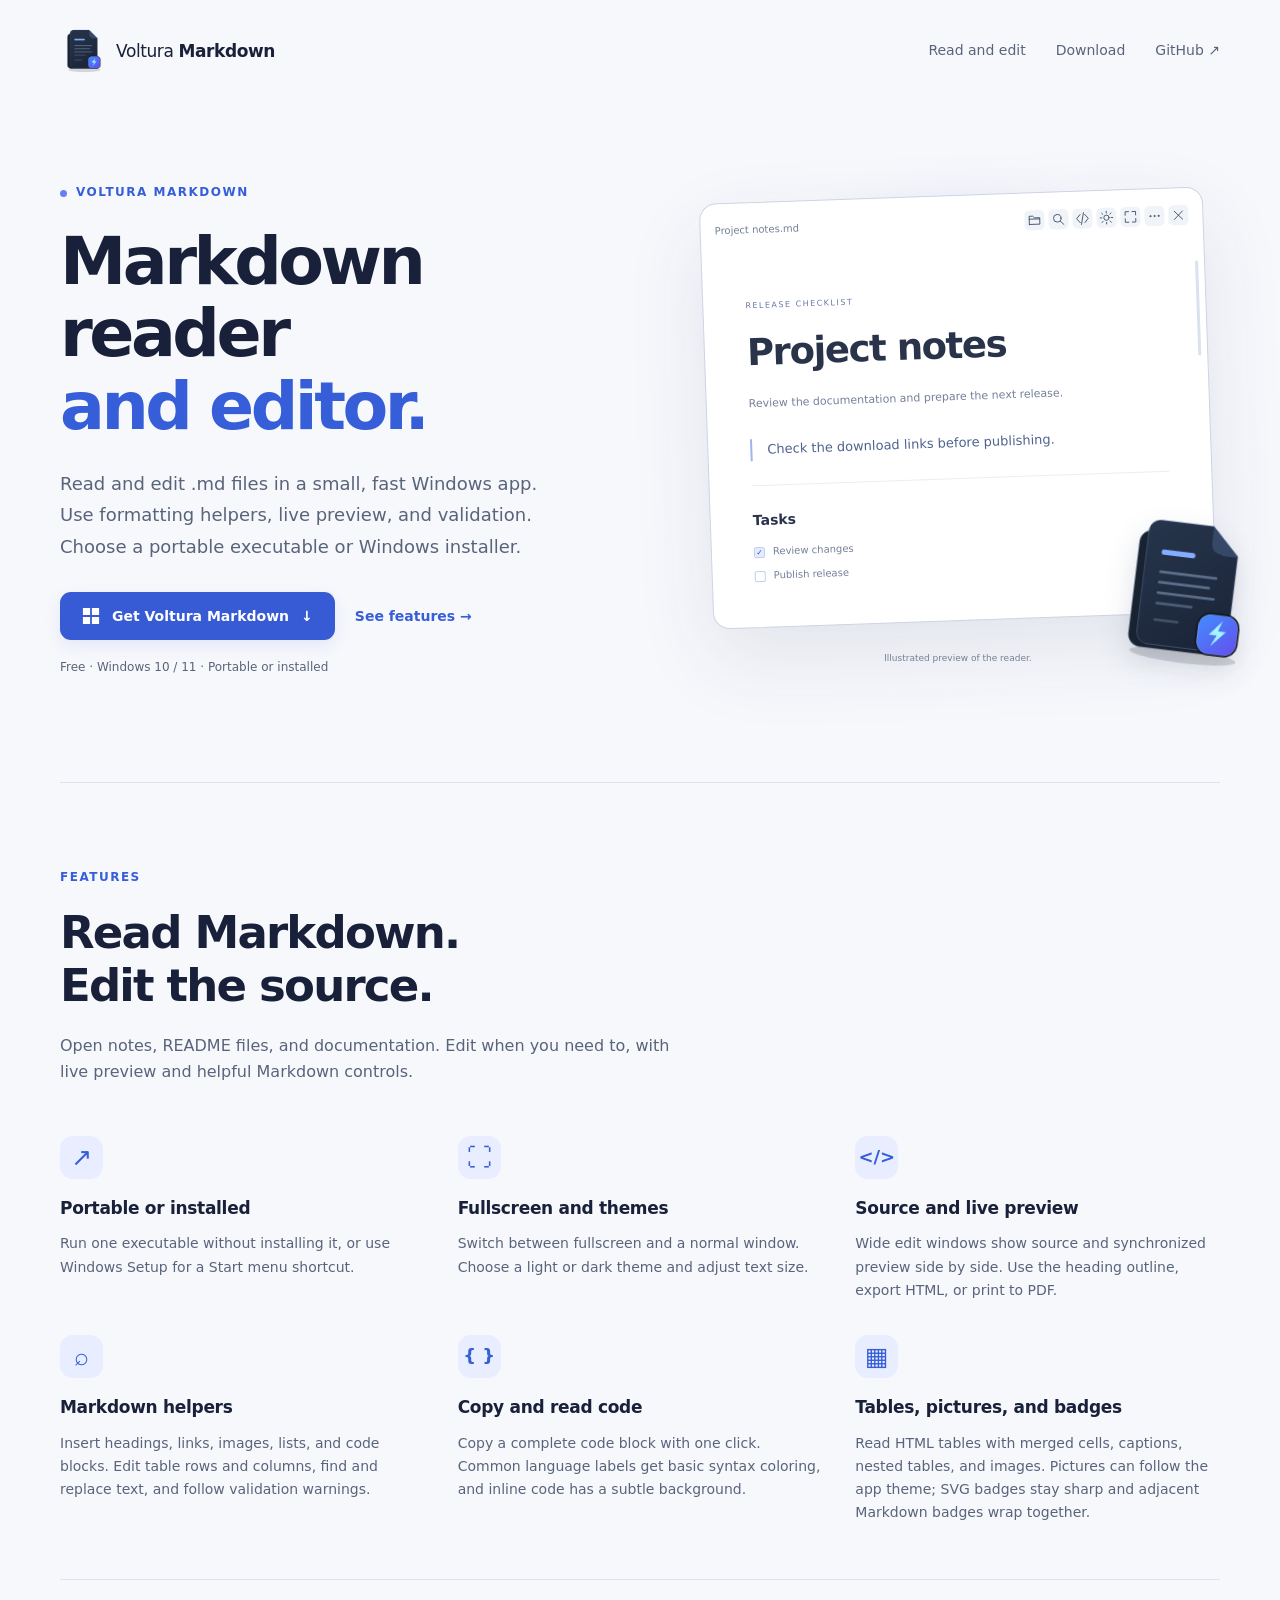
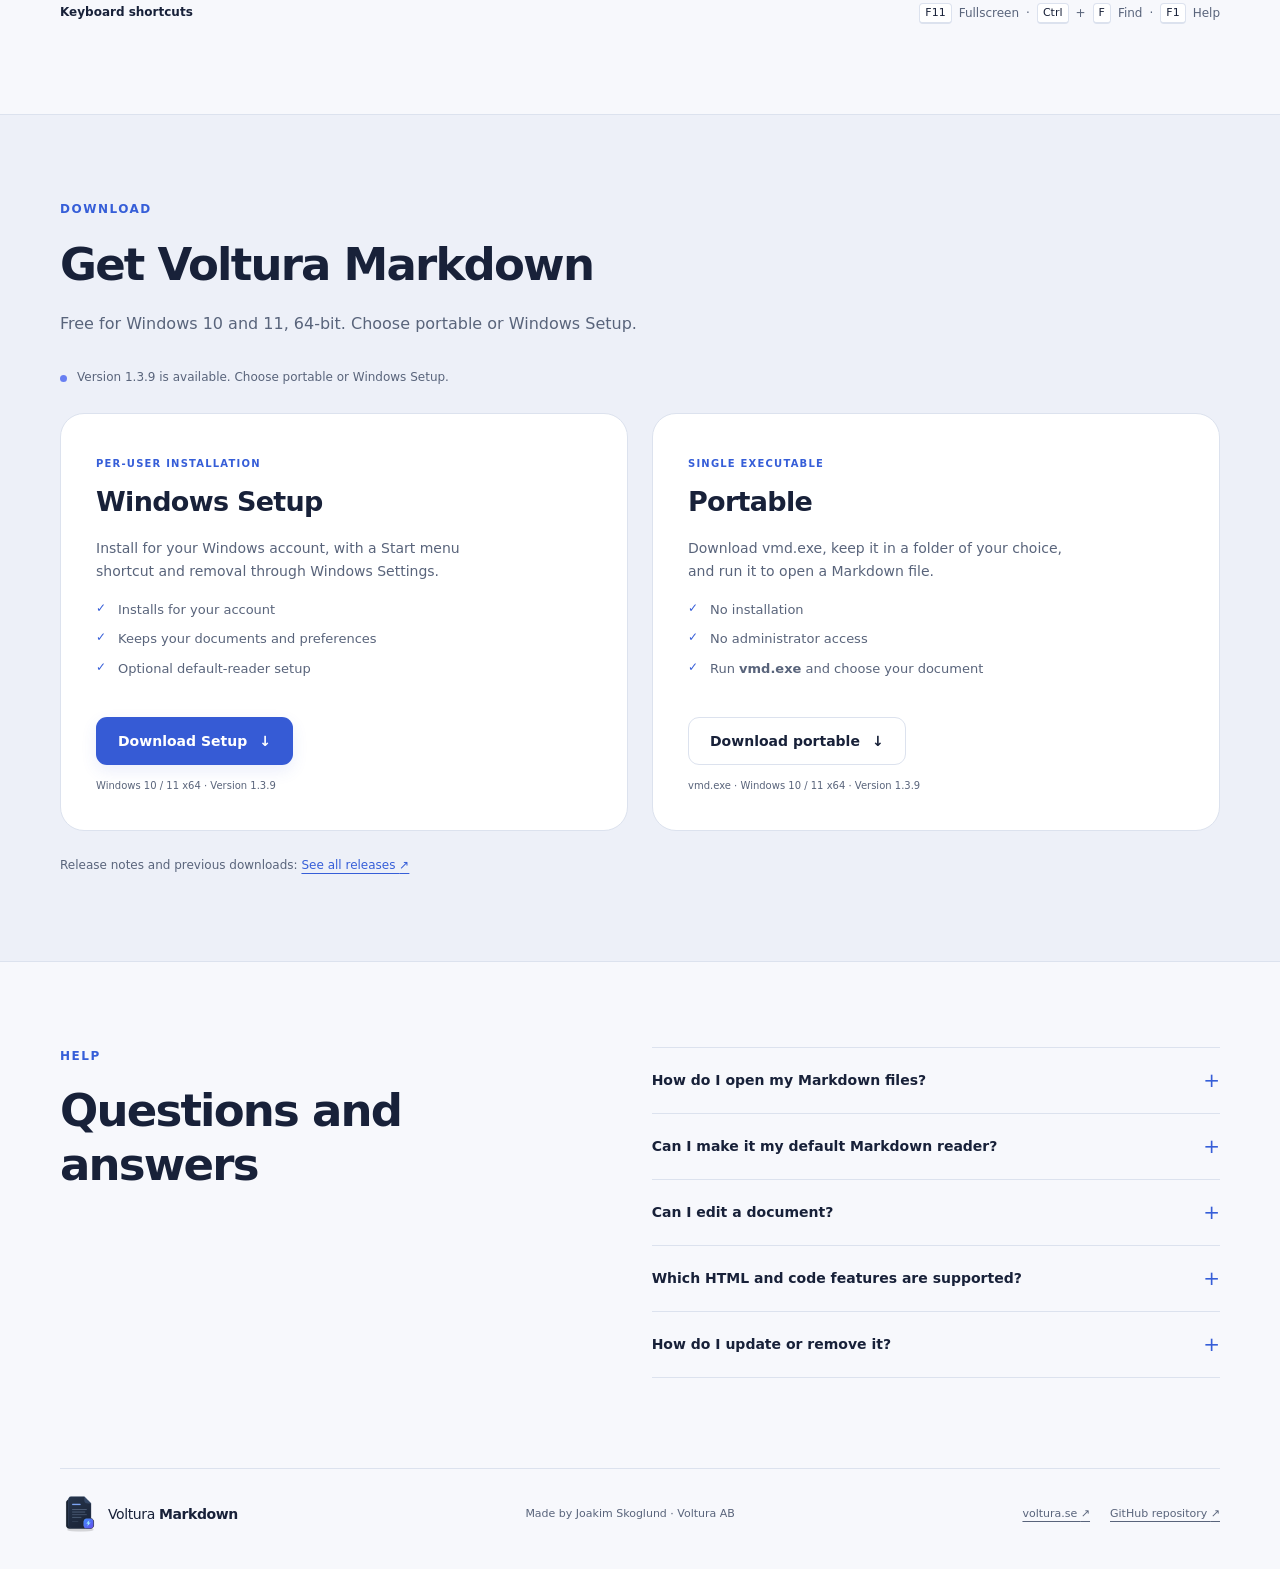
==== commit b329b87a: "Publish Voltura Markdown product site" ====
--- a/index.html
+++ b/index.html
@@ -88,10 +88,10 @@
     <section class="download-section" id="download" aria-labelledby="download-title">
       <div class="wrap">
         <div class="section-intro"><p class="eyebrow">Download</p><h2 id="download-title">Get Voltura Markdown</h2><p>Free for Windows 10 and 11, 64-bit. Choose portable or Windows Setup.</p></div>
-        <p class="release-note"><span class="status-dot" aria-hidden="true"></span> Version 1.3.8 is available. Choose portable or Windows Setup.</p>
+        <p class="release-note"><span class="status-dot" aria-hidden="true"></span> Version 1.3.9 is available. Choose portable or Windows Setup.</p>
         <div class="downloads">
-          <article class="download-card"><div class="card-heading"><span class="card-tag">Per-user installation</span><h3>Windows Setup</h3></div><p>Install for your Windows account, with a Start menu shortcut and removal through Windows Settings.</p><ul><li>Installs for your account</li><li>Keeps your documents and preferences</li><li>Optional default-reader setup</li></ul><a class="button primary" href="https://github.com/voltura/voltura-markdown/releases/download/v1.3.8/VolturaMarkdown-Setup-1.3.8-win-x64.exe" aria-describedby="setup-availability">Download Setup <span aria-hidden="true">↓</span></a><p class="download-detail" id="setup-availability">Windows 10 / 11 x64 · Version 1.3.8</p></article>
-          <article class="download-card"><div class="card-heading"><span class="card-tag">Single executable</span><h3>Portable</h3></div><p>Download vmd.exe, keep it in a folder of your choice, and run it to open a Markdown file.</p><ul><li>No installation</li><li>No administrator access</li><li>Run <strong>vmd.exe</strong> and choose your document</li></ul><a class="button secondary" href="https://github.com/voltura/voltura-markdown/releases/download/v1.3.8/vmd.exe" aria-describedby="portable-availability">Download portable <span aria-hidden="true">↓</span></a><p class="download-detail" id="portable-availability">vmd.exe · Windows 10 / 11 x64 · Version 1.3.8</p></article>
+          <article class="download-card"><div class="card-heading"><span class="card-tag">Per-user installation</span><h3>Windows Setup</h3></div><p>Install for your Windows account, with a Start menu shortcut and removal through Windows Settings.</p><ul><li>Installs for your account</li><li>Keeps your documents and preferences</li><li>Optional default-reader setup</li></ul><a class="button primary" href="https://github.com/voltura/voltura-markdown/releases/download/v1.3.9/VolturaMarkdown-Setup-1.3.9-win-x64.exe" aria-describedby="setup-availability">Download Setup <span aria-hidden="true">↓</span></a><p class="download-detail" id="setup-availability">Windows 10 / 11 x64 · Version 1.3.9</p></article>
+          <article class="download-card"><div class="card-heading"><span class="card-tag">Single executable</span><h3>Portable</h3></div><p>Download vmd.exe, keep it in a folder of your choice, and run it to open a Markdown file.</p><ul><li>No installation</li><li>No administrator access</li><li>Run <strong>vmd.exe</strong> and choose your document</li></ul><a class="button secondary" href="https://github.com/voltura/voltura-markdown/releases/download/v1.3.9/vmd.exe" aria-describedby="portable-availability">Download portable <span aria-hidden="true">↓</span></a><p class="download-detail" id="portable-availability">vmd.exe · Windows 10 / 11 x64 · Version 1.3.9</p></article>
         </div>
         <p class="release-link">Release notes and previous downloads: <a href="https://github.com/voltura/voltura-markdown/releases">See all releases <span aria-hidden="true">↗</span></a></p>
       </div>
